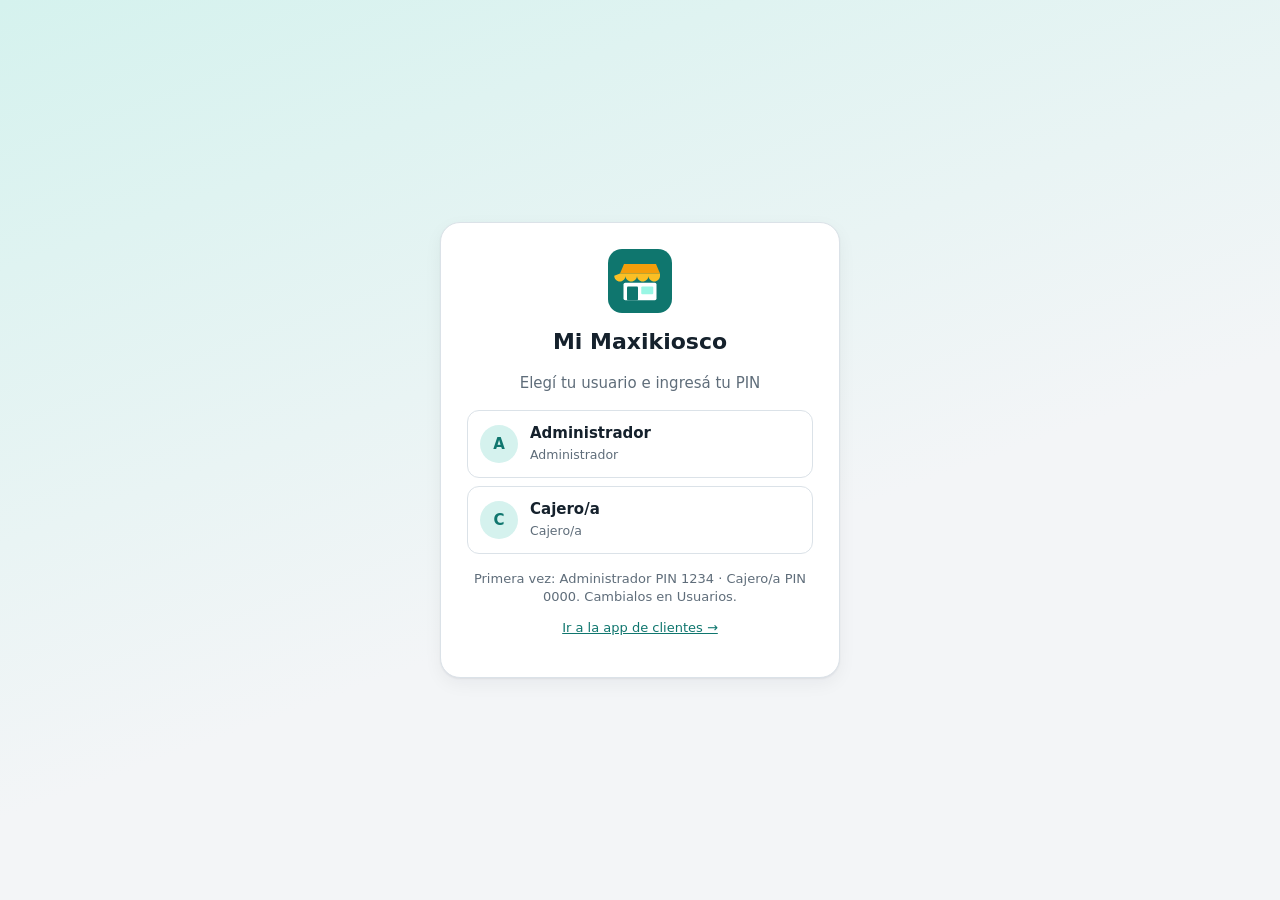
==== index.html @ ef4d473a "App de maxikiosco: panel de gestión y app de clientes Panel (index.html): punto de venta con lector " ====
<!doctype html>
<html lang="es">
<head>
  <meta charset="utf-8">
  <meta name="viewport" content="width=device-width, initial-scale=1, viewport-fit=cover">
  <title>Panel Maxikiosco</title>
  <meta name="description" content="Panel de gestión del maxikiosco: ventas, caja, stock, precios, clientes y reportes.">
  <meta name="theme-color" content="#0f766e">
  <link rel="manifest" href="manifest.json">
  <link rel="icon" href="img/icon.svg" type="image/svg+xml">
  <link rel="apple-touch-icon" href="img/icon-192.png">
  <meta name="apple-mobile-web-app-capable" content="yes">
  <link rel="stylesheet" href="css/app.css">
</head>
<body>
  <div id="login" class="login hidden">
    <div class="login-card">
      <img src="img/icon.svg" alt="" class="login-logo">
      <h1 id="login-negocio">Maxikiosco</h1>
      <p class="muted">Elegí tu usuario e ingresá tu PIN</p>
      <div id="login-users" class="login-users"></div>
      <form id="login-form" class="hidden" autocomplete="off">
        <div class="login-sel" id="login-sel"></div>
        <input id="login-pin" type="password" inputmode="numeric" class="input xl center" placeholder="PIN" maxlength="8" aria-label="PIN">
        <div class="pinpad">
          <button type="button" data-k="1">1</button><button type="button" data-k="2">2</button><button type="button" data-k="3">3</button>
          <button type="button" data-k="4">4</button><button type="button" data-k="5">5</button><button type="button" data-k="6">6</button>
          <button type="button" data-k="7">7</button><button type="button" data-k="8">8</button><button type="button" data-k="9">9</button>
          <button type="button" data-k="del" aria-label="Borrar">⌫</button><button type="button" data-k="0">0</button><button type="button" data-k="ok" class="ok">Entrar</button>
        </div>
        <button type="button" class="btn ghost" id="login-back">← Cambiar usuario</button>
      </form>
      <p class="muted small" id="login-hint"></p>
      <p class="small"><a href="cliente.html">Ir a la app de clientes →</a></p>
    </div>
  </div>

  <div id="app" class="layout hidden">
    <aside class="sidebar" id="sidebar">
      <div class="brand"><img src="img/icon.svg" alt=""><div><b id="brand-name">Mi Maxikiosco</b><small id="brand-suc"></small></div></div>
      <nav class="nav" id="nav" aria-label="Secciones"></nav>
      <div class="side-foot"><div id="side-user"></div><button class="btn sm block" id="btn-logout">Cerrar sesión</button></div>
    </aside>
    <div class="backdrop" id="backdrop"></div>
    <div class="main">
      <header class="topbar">
        <button class="icon-btn menu-btn" id="menu-btn" aria-label="Abrir menú">☰</button>
        <h1 id="title"></h1>
        <span id="net" class="pill"></span>
        <span id="caja-pill" class="pill"></span>
      </header>
      <main id="view" class="view"></main>
    </div>
    <nav class="bottombar" id="bottombar" aria-label="Accesos rápidos">
      <a href="#dashboard">🏠<span>Inicio</span></a>
      <a href="#pos">🛒<span>Vender</span></a>
      <a href="#" id="bb-scan">📷<span>Escanear</span></a>
      <a href="#stock">📦<span>Stock</span></a>
      <a href="#" id="bb-menu">☰<span>Menú</span></a>
    </nav>
  </div>

  <script src="js/kv.js"></script>
  <script src="js/ui.js"></script>
  <script src="js/db.js"></script>
  <script src="js/hardware.js"></script>
  <script src="js/scanner.js"></script>
  <script src="js/app.js"></script>
  <script src="js/modules/caja.js"></script>
  <script src="js/modules/pos.js"></script>
  <script src="js/modules/productos.js"></script>
  <script src="js/modules/stock.js"></script>
  <script src="js/modules/precios.js"></script>
  <script src="js/modules/clientes.js"></script>
  <script src="js/modules/proveedores.js"></script>
  <script src="js/modules/reportes.js"></script>
  <script src="js/modules/varios.js"></script>
  <script src="js/modules/admin.js"></script>
  <script>App.init();</script>
</body>
</html>
---- css/app.css ----
/* ============ Panel Maxikiosco ============ */
:root {
  --bg: #f3f5f7;
  --surface: #ffffff;
  --surface-2: #eef2f5;
  --text: #15212c;
  --muted: #5f6d7a;
  --border: #dbe2e8;
  --primary: #0f766e;
  --primary-2: #0d9488;
  --primary-soft: #d5f2ee;
  --on-primary: #ffffff;
  --danger: #dc2626;
  --danger-soft: #fde4e4;
  --warn: #b45309;
  --warn-soft: #fdf0d5;
  --ok: #15803d;
  --ok-soft: #dcf5e3;
  --info: #1d4ed8;
  --info-soft: #e0e9ff;
  --shadow: 0 1px 2px rgba(16, 24, 32, .06), 0 6px 18px rgba(16, 24, 32, .05);
  --radius: 12px;
}
@media (prefers-color-scheme: dark) {
  :root:not([data-theme="light"]) {
    --bg: #0d1318; --surface: #151d24; --surface-2: #1d2731; --text: #e6edf3; --muted: #93a1ae;
    --border: #2a3641; --primary: #14b8a6; --primary-2: #2dd4bf; --primary-soft: #113a37; --on-primary: #04201d;
    --danger: #f87171; --danger-soft: #3a1717; --warn: #fbbf24; --warn-soft: #3a2c0c; --ok: #4ade80; --ok-soft: #12321e;
    --info: #93b4ff; --info-soft: #172443; --shadow: 0 1px 2px rgba(0,0,0,.4);
  }
}
:root[data-theme="dark"] {
  --bg: #0d1318; --surface: #151d24; --surface-2: #1d2731; --text: #e6edf3; --muted: #93a1ae;
  --border: #2a3641; --primary: #14b8a6; --primary-2: #2dd4bf; --primary-soft: #113a37; --on-primary: #04201d;
  --danger: #f87171; --danger-soft: #3a1717; --warn: #fbbf24; --warn-soft: #3a2c0c; --ok: #4ade80; --ok-soft: #12321e;
  --info: #93b4ff; --info-soft: #172443; --shadow: 0 1px 2px rgba(0,0,0,.4);
}

* { box-sizing: border-box; }
html, body { margin: 0; min-height: 100%; }
body {
  font-family: system-ui, -apple-system, "Segoe UI", Roboto, "Helvetica Neue", sans-serif;
  background: var(--bg); color: var(--text); font-size: 15px; line-height: 1.4;
  -webkit-tap-highlight-color: transparent;
}
button, input, select, textarea { font: inherit; color: inherit; }
a { color: var(--primary); }
h2, h3 { margin: 0; }
h2 { font-size: 18px; }
h3 { font-size: 15px; }
.hidden { display: none !important; }
.muted { color: var(--muted); }
.small { font-size: 13px; }
.right { text-align: right; }
.center { text-align: center; }
.nowrap { white-space: nowrap; }
.mono { font-variant-numeric: tabular-nums; }
.ok-t { color: var(--ok); } .danger-t { color: var(--danger); } .warn-t { color: var(--warn); }

/* ---------- Layout ---------- */
.layout { display: grid; grid-template-columns: 236px 1fr; min-height: 100vh; }
.sidebar {
  background: var(--surface); border-right: 1px solid var(--border);
  display: flex; flex-direction: column; position: sticky; top: 0; height: 100vh; overflow-y: auto;
}
.brand { display: flex; gap: 10px; align-items: center; padding: 16px 14px 10px; }
.brand img { width: 36px; height: 36px; }
.brand b { display: block; font-size: 15px; }
.brand small { color: var(--muted); font-size: 12px; }
.nav { display: flex; flex-direction: column; padding: 6px 8px; gap: 1px; }
.nav a {
  display: flex; gap: 10px; align-items: center; padding: 8px 11px; border-radius: 9px;
  color: var(--text); text-decoration: none; font-size: 14.5px;
}
.nav a:hover { background: var(--surface-2); }
.nav a.active { background: var(--primary); color: var(--on-primary); }
.nav .ico { width: 22px; text-align: center; }
.side-foot { margin-top: auto; padding: 12px; border-top: 1px solid var(--border); font-size: 13px; display: grid; gap: 8px; }
.main { min-width: 0; display: flex; flex-direction: column; }
.topbar {
  display: flex; align-items: center; gap: 8px; padding: 10px 18px; background: var(--surface);
  border-bottom: 1px solid var(--border); position: sticky; top: 0; z-index: 20;
}
.topbar h1 { font-size: 18px; margin: 0; flex: 1; white-space: nowrap; overflow: hidden; text-overflow: ellipsis; }
.menu-btn { display: none; }
.view { padding: 18px; max-width: 1400px; width: 100%; margin: 0 auto; }
.backdrop { display: none; }
.bottombar { display: none; }

@media (max-width: 900px) {
  .layout { grid-template-columns: 1fr; }
  .sidebar { position: fixed; inset: 0 auto 0 0; width: 272px; z-index: 60; transform: translateX(-105%); transition: transform .2s; }
  .sidebar.open { transform: none; box-shadow: 0 0 40px rgba(0,0,0,.25); }
  .backdrop.show { display: block; position: fixed; inset: 0; background: rgba(0,0,0,.35); z-index: 55; }
  .menu-btn { display: inline-flex; }
  .topbar { padding: 8px 12px; padding-top: max(8px, env(safe-area-inset-top)); }
  .view { padding: 12px 12px 90px; }
  .bottombar {
    display: grid; grid-template-columns: repeat(5, 1fr); position: fixed; left: 0; right: 0; bottom: 0; z-index: 40;
    background: var(--surface); border-top: 1px solid var(--border); padding-bottom: env(safe-area-inset-bottom);
  }
  .bottombar a { display: flex; flex-direction: column; align-items: center; gap: 2px; padding: 7px 0 6px; font-size: 20px; text-decoration: none; color: var(--text); }
  .bottombar a span { font-size: 11px; color: var(--muted); }
  .bottombar a.active span { color: var(--primary); font-weight: 600; }
}

/* ---------- Componentes ---------- */
.card { background: var(--surface); border: 1px solid var(--border); border-radius: var(--radius); padding: 14px; box-shadow: var(--shadow); }
.card + .card { margin-top: 14px; }
.card-h { display: flex; align-items: center; gap: 10px; margin-bottom: 10px; flex-wrap: wrap; }
.card-h h2, .card-h h3 { flex: 1; }
.stack > * + * { margin-top: 14px; }
.grid { display: grid; gap: 14px; grid-template-columns: repeat(auto-fit, minmax(260px, 1fr)); }
.grid2 { display: grid; gap: 10px; grid-template-columns: 1fr 1fr; }
.grid3 { display: grid; gap: 10px; grid-template-columns: repeat(3, 1fr); }
.grid5 { display: grid; gap: 8px; grid-template-columns: repeat(5, 1fr); }
@media (max-width: 640px) { .grid3, .grid5 { grid-template-columns: 1fr 1fr; } }
.row { display: flex; gap: 8px; align-items: center; flex-wrap: wrap; }
.row.end { justify-content: flex-end; }
.row > .grow { flex: 1; min-width: 140px; }
.mt { margin-top: 12px; }
.mb { margin-bottom: 12px; }

.btn {
  display: inline-flex; align-items: center; justify-content: center; gap: 6px;
  border: 1px solid var(--border); background: var(--surface); padding: 8px 14px; border-radius: 10px;
  cursor: pointer; font-weight: 500; text-decoration: none; color: var(--text); min-height: 38px; white-space: nowrap;
}
.btn:hover { background: var(--surface-2); }
.btn:active { transform: translateY(1px); }
.btn:disabled { opacity: .5; cursor: not-allowed; }
.btn.primary { background: var(--primary); border-color: var(--primary); color: var(--on-primary); }
.btn.primary:hover { background: var(--primary-2); }
.btn.danger { background: var(--danger); border-color: var(--danger); color: #fff; }
.btn.ghost { background: transparent; border-color: transparent; }
.btn.ghost:hover { background: var(--surface-2); }
.btn.sm { padding: 4px 10px; min-height: 30px; font-size: 13px; border-radius: 8px; }
.btn.lg { padding: 10px 18px; min-height: 46px; font-size: 16px; }
.btn.xl { padding: 14px 20px; min-height: 58px; font-size: 20px; font-weight: 700; }
.btn.block { width: 100%; }
.icon-btn { border: 0; background: transparent; font-size: 20px; padding: 6px 9px; border-radius: 8px; cursor: pointer; }
.icon-btn:hover { background: var(--surface-2); }

.input, .form input:not([type=checkbox]):not([type=radio]):not([type=file]), .form select, .form textarea, select.input, textarea.input {
  width: 100%; padding: 9px 11px; border: 1px solid var(--border); border-radius: 10px; background: var(--surface);
  min-height: 40px; outline: none;
}
.input:focus, .form input:focus, .form select:focus, .form textarea:focus { border-color: var(--primary); box-shadow: 0 0 0 3px var(--primary-soft); }
.input.lg { font-size: 17px; min-height: 48px; }
.input.xl { font-size: 26px; min-height: 58px; font-weight: 700; }
.lbl, .form label > span { display: block; font-size: 12.5px; color: var(--muted); margin: 0 0 4px; font-weight: 500; }
.form label { display: block; }
.form .grid2, .form .grid3, .form .grid5 { margin-bottom: 10px; }
.form > label, .form > .field { margin-bottom: 10px; }
.check { display: flex !important; align-items: center; gap: 8px; cursor: pointer; padding: 6px 0; }
.check input { width: 18px; height: 18px; accent-color: var(--primary); }
.field-inline { display: flex; gap: 6px; }
.field-inline > :first-child { flex: 1; }

.table-wrap { overflow-x: auto; border: 1px solid var(--border); border-radius: 10px; }
.table { width: 100%; border-collapse: collapse; font-size: 14px; }
.table th, .table td { padding: 8px 10px; border-bottom: 1px solid var(--border); text-align: left; vertical-align: middle; }
.table th { background: var(--surface-2); font-weight: 600; font-size: 12.5px; color: var(--muted); position: sticky; top: 0; white-space: nowrap; }
.table tr:last-child td { border-bottom: 0; }
.table td.num, .table th.num { text-align: right; font-variant-numeric: tabular-nums; white-space: nowrap; }
.table tbody tr.click { cursor: pointer; }
.table tbody tr.click:hover { background: var(--surface-2); }
.table input.input { min-height: 34px; padding: 5px 8px; }

.badge { display: inline-block; padding: 2px 8px; border-radius: 99px; font-size: 12px; font-weight: 600; background: var(--surface-2); color: var(--muted); white-space: nowrap; }
.badge.ok { background: var(--ok-soft); color: var(--ok); }
.badge.warn { background: var(--warn-soft); color: var(--warn); }
.badge.danger { background: var(--danger-soft); color: var(--danger); }
.badge.info { background: var(--info-soft); color: var(--info); }
.pill { font-size: 12px; padding: 4px 9px; border-radius: 99px; background: var(--surface-2); white-space: nowrap; }
.pill.ok { background: var(--ok-soft); color: var(--ok); }
.pill.warn { background: var(--warn-soft); color: var(--warn); }
.pill.danger { background: var(--danger-soft); color: var(--danger); }
.banner { padding: 10px 14px; border-radius: 10px; margin-bottom: 12px; line-height: 1.6; }
.banner .btn { margin-left: 8px; vertical-align: middle; }
.banner.warn { background: var(--warn-soft); color: var(--warn); }
.banner.info { background: var(--info-soft); color: var(--info); }
.banner.danger { background: var(--danger-soft); color: var(--danger); }
.banner.ok { background: var(--ok-soft); color: var(--ok); }
.empty { padding: 28px 12px; text-align: center; color: var(--muted); }

.tabs { display: flex; gap: 4px; overflow-x: auto; border-bottom: 1px solid var(--border); margin-bottom: 14px; scrollbar-width: none; }
.tabs button { border: 0; background: transparent; padding: 9px 13px; cursor: pointer; border-bottom: 2px solid transparent; white-space: nowrap; color: var(--muted); font-weight: 500; }
.tabs button.active { color: var(--primary); border-bottom-color: var(--primary); }
.toolbar { display: flex; gap: 8px; flex-wrap: wrap; align-items: center; margin-bottom: 12px; }
.toolbar .grow { flex: 1; min-width: 180px; }

.kpis { display: grid; gap: 12px; grid-template-columns: repeat(auto-fit, minmax(170px, 1fr)); margin-bottom: 14px; }
.kpi { background: var(--surface); border: 1px solid var(--border); border-radius: var(--radius); padding: 14px; box-shadow: var(--shadow); }
.kpi small { color: var(--muted); display: block; font-size: 12.5px; }
.kpi b { font-size: 22px; display: block; margin-top: 2px; font-variant-numeric: tabular-nums; }
.kpi .sub { font-size: 12px; color: var(--muted); }
.kpi.warn b { color: var(--warn); } .kpi.danger b { color: var(--danger); } .kpi.ok b { color: var(--ok); }

.actions-grid { display: grid; grid-template-columns: repeat(auto-fit, minmax(130px, 1fr)); gap: 10px; }
.action { display: flex; flex-direction: column; gap: 6px; align-items: center; justify-content: center; padding: 16px 8px; border-radius: 12px; border: 1px solid var(--border); background: var(--surface-2); text-decoration: none; color: var(--text); cursor: pointer; font-weight: 500; text-align: center; }
.action span { font-size: 26px; }
.action:hover { border-color: var(--primary); }

.bars { display: grid; gap: 6px; }
.bar-row { display: grid; grid-template-columns: minmax(80px, 34%) 1fr auto; gap: 8px; align-items: center; font-size: 13px; }
.bar-l { overflow: hidden; text-overflow: ellipsis; white-space: nowrap; }
.bar-t { height: 10px; background: var(--surface-2); border-radius: 99px; overflow: hidden; }
.bar-t span { display: block; height: 100%; background: var(--primary); border-radius: 99px; }
.bar-v { font-variant-numeric: tabular-nums; }
.vbars { display: flex; align-items: flex-end; gap: 6px; height: 160px; padding-top: 10px; }
.vbar { flex: 1; display: flex; flex-direction: column; align-items: center; gap: 4px; height: 100%; justify-content: flex-end; min-width: 0; }
.vbar i { display: block; width: 100%; max-width: 38px; background: var(--primary); border-radius: 6px 6px 2px 2px; min-height: 2px; }
.vbar small { font-size: 11px; color: var(--muted); white-space: nowrap; }

/* ---------- Modal / toasts ---------- */
.modal-back { position: fixed; inset: 0; background: rgba(5, 12, 18, .5); z-index: 100; display: flex; align-items: center; justify-content: center; padding: 16px; }
.modal { background: var(--surface); border-radius: 16px; width: 100%; max-width: 520px; max-height: calc(100vh - 32px); display: flex; flex-direction: column; box-shadow: 0 20px 60px rgba(0,0,0,.3); }
.modal.wide { max-width: 860px; }
.modal.xwide { max-width: 1100px; }
.modal > header { display: flex; align-items: center; padding: 14px 16px; border-bottom: 1px solid var(--border); }
.modal > header h2 { flex: 1; font-size: 17px; }
.modal-body { padding: 16px; overflow-y: auto; }
.modal > footer { display: flex; gap: 8px; justify-content: flex-end; padding: 12px 16px; border-top: 1px solid var(--border); flex-wrap: wrap; }
@media (max-width: 640px) {
  .modal-back { padding: 0; align-items: flex-end; }
  .modal, .modal.wide, .modal.xwide { max-width: none; border-radius: 16px 16px 0 0; max-height: 94vh; }
  .modal > footer { padding-bottom: max(12px, env(safe-area-inset-bottom)); }
  .modal > footer .btn { flex: 1; }
}
.toasts { position: fixed; top: 14px; left: 50%; transform: translateX(-50%); z-index: 200; display: grid; gap: 8px; width: min(420px, calc(100vw - 24px)); pointer-events: none; }
.toast { background: var(--text); color: var(--bg); padding: 11px 14px; border-radius: 10px; box-shadow: var(--shadow); font-size: 14px; transition: opacity .3s, transform .3s; }
.toast.ok { background: var(--ok); color: #fff; }
.toast.error { background: var(--danger); color: #fff; }
.toast.warn { background: #b45309; color: #fff; }
.toast.out { opacity: 0; transform: translateY(-8px); }

/* ---------- Login ---------- */
.login { min-height: 100vh; display: flex; align-items: center; justify-content: center; padding: 20px; background: linear-gradient(160deg, var(--primary-soft), var(--bg) 60%); }
.login-card { background: var(--surface); border-radius: 20px; padding: 26px; width: 100%; max-width: 400px; box-shadow: var(--shadow); text-align: center; border: 1px solid var(--border); }
.login-logo { width: 64px; height: 64px; }
.login-card h1 { font-size: 22px; margin: 8px 0 2px; }
.login-users { display: grid; gap: 8px; margin: 16px 0; }
.login-users button { display: flex; align-items: center; gap: 12px; padding: 12px; border: 1px solid var(--border); border-radius: 12px; background: var(--surface); cursor: pointer; text-align: left; }
.login-users button:hover { border-color: var(--primary); }
.avatar { width: 38px; height: 38px; border-radius: 50%; background: var(--primary-soft); color: var(--primary); display: inline-flex; align-items: center; justify-content: center; font-weight: 700; flex: none; }
.login-sel { display: flex; align-items: center; gap: 10px; justify-content: center; margin: 14px 0; font-weight: 600; }
.pinpad { display: grid; grid-template-columns: repeat(3, 1fr); gap: 8px; margin: 12px 0; }
.pinpad button { padding: 14px; font-size: 20px; border-radius: 12px; border: 1px solid var(--border); background: var(--surface-2); cursor: pointer; font-weight: 600; }
.pinpad button.ok { background: var(--primary); color: var(--on-primary); border-color: var(--primary); }

/* ---------- POS ---------- */
.pos { display: grid; grid-template-columns: 1fr 340px; gap: 14px; align-items: start; }
.pos-side { position: sticky; top: 70px; }
.pos-search { position: relative; z-index: 5; }
.search-row { display: flex; gap: 8px; }
.search-row .input { flex: 1; }
.sugg { position: absolute; left: 0; right: 0; top: calc(100% + 4px); background: var(--surface); border: 1px solid var(--border); border-radius: 12px; box-shadow: 0 12px 30px rgba(0,0,0,.15); max-height: 360px; overflow-y: auto; }
.sugg button { display: grid; grid-template-columns: 1fr auto; gap: 2px 10px; width: 100%; text-align: left; border: 0; border-bottom: 1px solid var(--border); background: transparent; padding: 9px 12px; cursor: pointer; }
.sugg button.sel, .sugg button:hover { background: var(--primary-soft); }
.sugg small { color: var(--muted); grid-column: 1; }
.sugg b { grid-row: span 2; align-self: center; }
.pos-cart-card { margin-top: 14px; padding: 0; overflow: hidden; }
.cart-row { display: grid; grid-template-columns: 1fr auto 110px 34px; gap: 10px; align-items: center; padding: 9px 12px; border-bottom: 1px solid var(--border); }
.cart-row:last-child { border-bottom: 0; }
.cart-row.flash { animation: flash .6s; }
@keyframes flash { from { background: var(--primary-soft); } to { background: transparent; } }
.cr-name b { display: block; font-weight: 600; }
.cr-name small { color: var(--muted); }
.cr-sub { text-align: right; font-weight: 700; font-variant-numeric: tabular-nums; }
.qty { display: flex; align-items: center; border: 1px solid var(--border); border-radius: 10px; overflow: hidden; }
.qty button { border: 0; background: var(--surface-2); width: 34px; height: 34px; cursor: pointer; font-size: 18px; }
.qty input { width: 58px; border: 0; text-align: center; height: 34px; background: transparent; outline: none; font-weight: 600; }
.cart-empty { padding: 40px 16px; text-align: center; color: var(--muted); }
.cart-empty span { font-size: 40px; display: block; }
.totals { margin: 14px 0; display: grid; gap: 4px; }
.totals div { display: flex; justify-content: space-between; }
.totals .big { font-size: 30px; font-weight: 800; font-variant-numeric: tabular-nums; padding-top: 6px; border-top: 1px dashed var(--border); margin-top: 4px; }
.last-sale { margin-top: 10px; font-size: 13px; color: var(--muted); }
.quick { display: grid; grid-template-columns: repeat(auto-fill, minmax(118px, 1fr)); gap: 8px; }
.quick button { border: 1px solid var(--border); background: var(--surface-2); border-radius: 10px; padding: 9px 6px; cursor: pointer; display: flex; flex-direction: column; align-items: center; gap: 2px; font-size: 13px; text-align: center; min-height: 82px; }
.quick button span { font-size: 22px; }
.quick button b { font-size: 13px; }
.quick button:hover { border-color: var(--primary); }
.pos-mobilebar { display: none; }
@media (max-width: 900px) {
  .pos { grid-template-columns: 1fr; }
  .pos-side { position: static; }
  .cart-row { grid-template-columns: 1fr auto; }
  .cart-row .cr-sub { grid-column: 1; text-align: left; }
  .cart-row [data-del] { grid-column: 2; grid-row: 2; justify-self: end; }
  .pos-mobilebar {
    display: flex; position: fixed; left: 0; right: 0; bottom: calc(56px + env(safe-area-inset-bottom)); z-index: 30;
    background: var(--surface); border-top: 1px solid var(--border); padding: 8px 12px; gap: 12px; align-items: center;
  }
  .pos-mobilebar div { flex: 1; }
  .pos-mobilebar small { display: block; color: var(--muted); font-size: 12px; }
  .pos-mobilebar b { font-size: 22px; }
  .view-pos { padding-bottom: 150px; }
}

/* Checkout */
.co-total { text-align: center; margin-bottom: 12px; }
.co-total small { color: var(--muted); }
.co-total #co-tot { font-size: 38px; font-weight: 800; font-variant-numeric: tabular-nums; }
.co-total #co-tot small { display: block; font-size: 15px; color: var(--warn); font-weight: 600; }
.medios { display: grid; grid-template-columns: repeat(3, 1fr); gap: 8px; margin-bottom: 14px; }
.medio { border: 2px solid var(--border); background: var(--surface); border-radius: 12px; padding: 10px 4px; cursor: pointer; display: flex; flex-direction: column; align-items: center; gap: 2px; font-size: 13px; font-weight: 600; }
.medio span { font-size: 22px; }
.medio.sel { border-color: var(--primary); background: var(--primary-soft); }
.bills { display: flex; gap: 6px; flex-wrap: wrap; margin: 8px 0; }
.vuelto { font-size: 22px; text-align: center; padding: 10px; border-radius: 10px; background: var(--ok-soft); color: var(--ok); margin-top: 8px; }
.vuelto.neg { background: var(--warn-soft); color: var(--warn); }
.pagos-list { display: grid; gap: 4px; margin-bottom: 10px; }
.pagos-list div { display: flex; justify-content: space-between; align-items: center; background: var(--surface-2); padding: 6px 10px; border-radius: 8px; }
.qr-box { display: flex; justify-content: center; padding: 10px; background: #fff; border-radius: 10px; width: max-content; margin: 8px auto; }

/* Scanner */
.scan-wrap { position: relative; background: #000; border-radius: 12px; overflow: hidden; min-height: 240px; }
#scan-reader { width: 100%; }
#scan-reader video { width: 100% !important; display: block; }
#scan-reader img[alt="Info icon"], #scan-reader__dashboard_section_csr span:first-child { display: none !important; }
.scan-last { margin-top: 8px; font-size: 14px; }
.scan-last .ok-line { background: var(--ok-soft); color: var(--ok); padding: 8px 10px; border-radius: 8px; }
.scan-last .bad-line { background: var(--danger-soft); color: var(--danger); padding: 8px 10px; border-radius: 8px; }

.prod-card { display: flex; gap: 14px; align-items: center; }
.prod-card .emo { font-size: 44px; width: 64px; height: 64px; display: flex; align-items: center; justify-content: center; background: var(--surface-2); border-radius: 14px; flex: none; }
.prod-card .price { font-size: 26px; font-weight: 800; }
.counter-big { font-size: 34px; font-weight: 800; text-align: center; }
.list-plain { list-style: none; padding: 0; margin: 0; }
.list-plain li { padding: 8px 0; border-bottom: 1px solid var(--border); display: flex; gap: 8px; justify-content: space-between; align-items: center; }
.list-plain li:last-child { border-bottom: 0; }
.denoms { display: grid; grid-template-columns: repeat(auto-fill, minmax(150px, 1fr)); gap: 6px 10px; }
.denoms label { display: grid !important; grid-template-columns: 70px 1fr; align-items: center; gap: 6px; }
.denoms label > span { margin: 0 !important; text-align: right; font-size: 13px !important; }
.disabled-box { opacity: .6; pointer-events: none; filter: grayscale(.4); }
.kbd { font-family: ui-monospace, monospace; background: var(--surface-2); border: 1px solid var(--border); border-bottom-width: 2px; border-radius: 6px; padding: 1px 6px; font-size: 12px; }
@media (max-width: 520px) {
  #net { font-size: 0; padding: 5px; }
  #net::before { content: ''; }
}
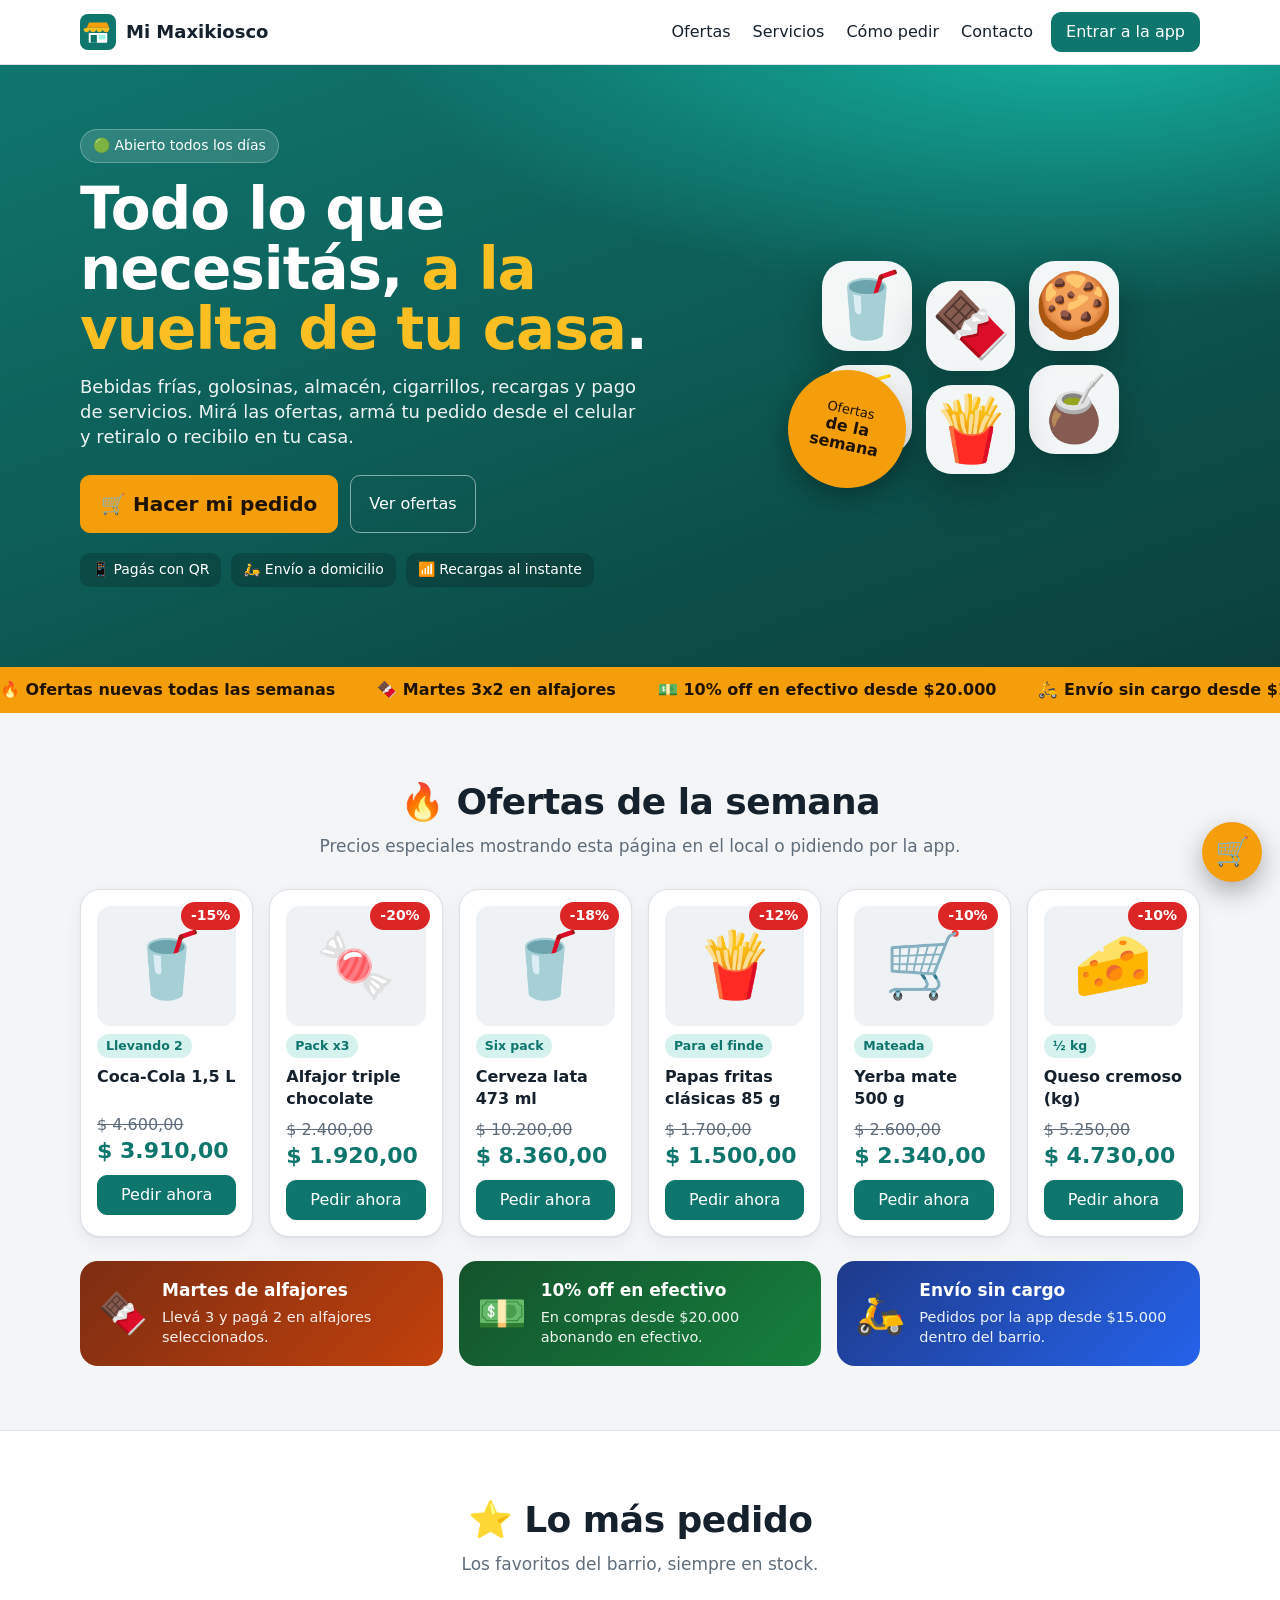
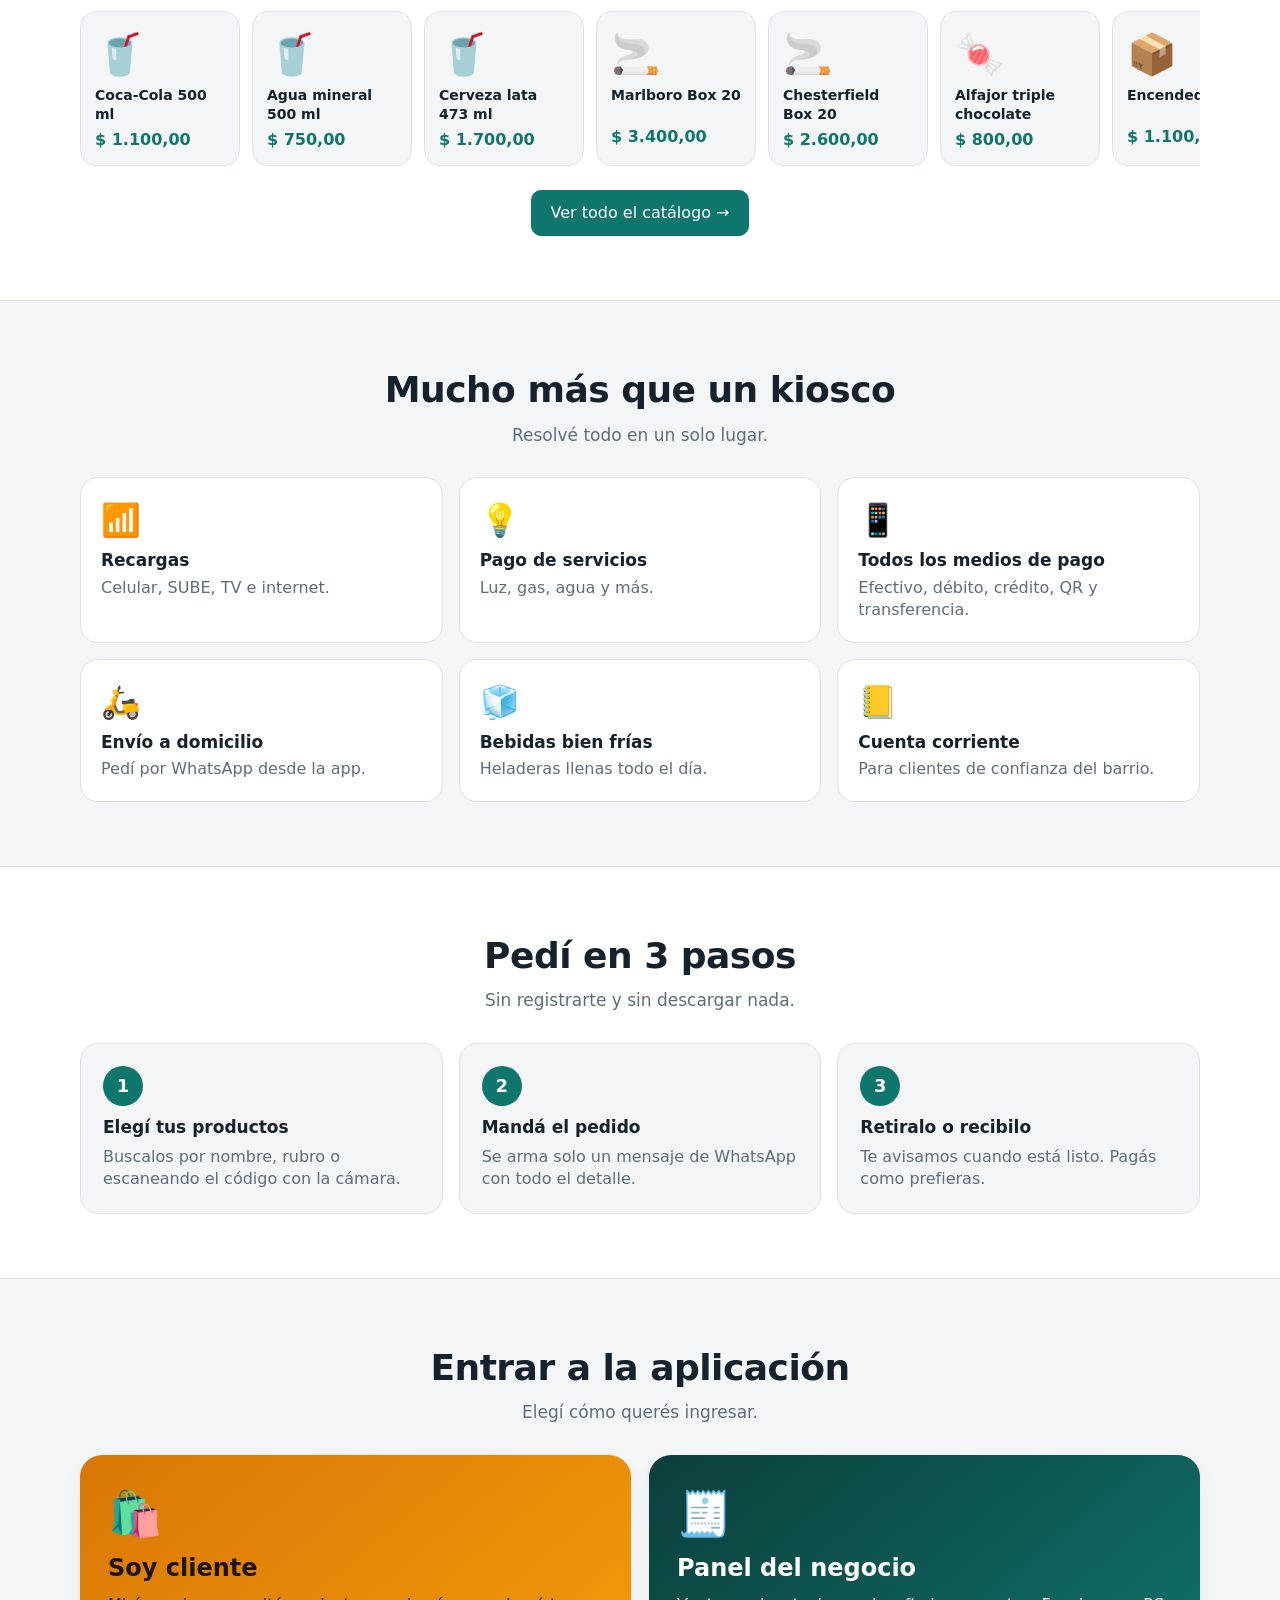
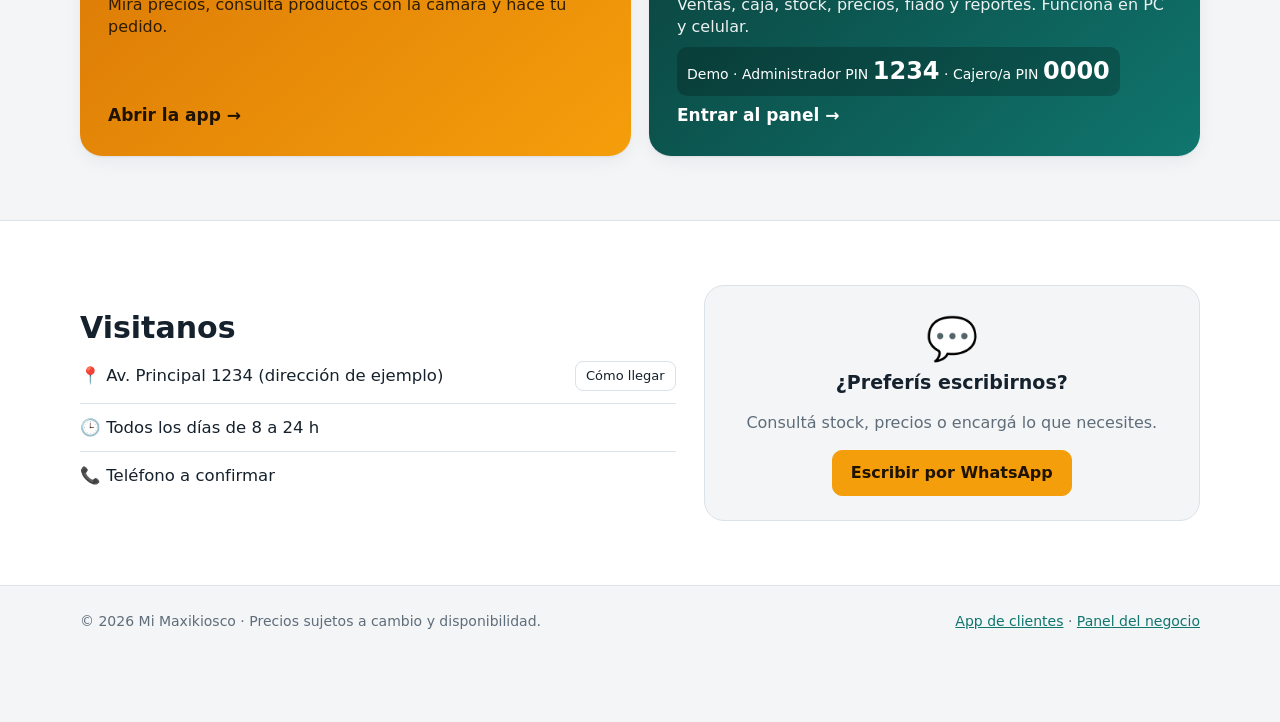
==== commit 531a9349: "Demo: landing page, ticket simulado y ventanas flotantes - Nueva landing (index.html) con ofertas, s" ====
--- a/index.html
+++ b/index.html
@@ -3,79 +3,142 @@
 <head>
   <meta charset="utf-8">
   <meta name="viewport" content="width=device-width, initial-scale=1, viewport-fit=cover">
-  <title>Panel Maxikiosco</title>
-  <meta name="description" content="Panel de gestión del maxikiosco: ventas, caja, stock, precios, clientes y reportes.">
-  <meta name="theme-color" content="#0f766e">
-  <link rel="manifest" href="manifest.json">
+  <title>Maxikiosco · Ofertas y pedidos online</title>
+  <meta name="description" content="Tu maxikiosco de barrio: ofertas de la semana, recargas, pago de servicios y pedidos por WhatsApp desde el celular.">
+  <meta name="theme-color" content="#0b5f58">
   <link rel="icon" href="img/icon.svg" type="image/svg+xml">
   <link rel="apple-touch-icon" href="img/icon-192.png">
-  <meta name="apple-mobile-web-app-capable" content="yes">
   <link rel="stylesheet" href="css/app.css">
+  <link rel="stylesheet" href="css/landing.css">
 </head>
-<body>
-  <div id="login" class="login hidden">
-    <div class="login-card">
-      <img src="img/icon.svg" alt="" class="login-logo">
-      <h1 id="login-negocio">Maxikiosco</h1>
-      <p class="muted">Elegí tu usuario e ingresá tu PIN</p>
-      <div id="login-users" class="login-users"></div>
-      <form id="login-form" class="hidden" autocomplete="off">
-        <div class="login-sel" id="login-sel"></div>
-        <input id="login-pin" type="password" inputmode="numeric" class="input xl center" placeholder="PIN" maxlength="8" aria-label="PIN">
-        <div class="pinpad">
-          <button type="button" data-k="1">1</button><button type="button" data-k="2">2</button><button type="button" data-k="3">3</button>
-          <button type="button" data-k="4">4</button><button type="button" data-k="5">5</button><button type="button" data-k="6">6</button>
-          <button type="button" data-k="7">7</button><button type="button" data-k="8">8</button><button type="button" data-k="9">9</button>
-          <button type="button" data-k="del" aria-label="Borrar">⌫</button><button type="button" data-k="0">0</button><button type="button" data-k="ok" class="ok">Entrar</button>
+<body class="lp">
+  <header class="lp-nav" id="top">
+    <div class="lp-in">
+      <a class="lp-brand" href="#top"><img src="img/icon.svg" alt=""><span data-n="nombre">Mi Maxikiosco</span></a>
+      <nav class="lp-links" aria-label="Secciones">
+        <a href="#ofertas">Ofertas</a><a href="#servicios">Servicios</a><a href="#como">Cómo pedir</a><a href="#contacto">Contacto</a>
+      </nav>
+      <button class="btn primary" data-entrar>Entrar a la app</button>
+    </div>
+  </header>
+
+  <section class="lp-hero">
+    <div class="lp-in lp-hero-grid">
+      <div>
+        <span class="lp-pill" id="lp-abierto">🟢 Abierto todos los días</span>
+        <h1>Todo lo que necesitás, <em>a la vuelta de tu casa</em>.</h1>
+        <p class="lp-lead">Bebidas frías, golosinas, almacén, cigarrillos, recargas y pago de servicios. Mirá las ofertas, armá tu pedido desde el celular y retiralo o recibilo en tu casa.</p>
+        <div class="lp-cta">
+          <a class="btn xl lp-amber" href="cliente.html">🛒 Hacer mi pedido</a>
+          <a class="btn lg lp-ghost" href="#ofertas">Ver ofertas</a>
         </div>
-        <button type="button" class="btn ghost" id="login-back">← Cambiar usuario</button>
-      </form>
-      <p class="muted small" id="login-hint"></p>
-      <p class="small"><a href="cliente.html">Ir a la app de clientes →</a></p>
+        <ul class="lp-badges"><li>📱 Pagás con QR</li><li>🛵 Envío a domicilio</li><li>📶 Recargas al instante</li></ul>
+      </div>
+      <div class="lp-collage" aria-hidden="true">
+        <div class="tile t1">🥤</div><div class="tile t2">🍫</div><div class="tile t3">🍪</div>
+        <div class="tile t4">🧃</div><div class="tile t5">🍟</div><div class="tile t6">🧉</div>
+        <div class="sticker">Ofertas<br><b>de la semana</b></div>
+      </div>
     </div>
+  </section>
+
+  <div class="lp-ticker" aria-label="Promociones">
+    <div class="lp-track" id="lp-track"></div>
   </div>
 
-  <div id="app" class="layout hidden">
-    <aside class="sidebar" id="sidebar">
-      <div class="brand"><img src="img/icon.svg" alt=""><div><b id="brand-name">Mi Maxikiosco</b><small id="brand-suc"></small></div></div>
-      <nav class="nav" id="nav" aria-label="Secciones"></nav>
-      <div class="side-foot"><div id="side-user"></div><button class="btn sm block" id="btn-logout">Cerrar sesión</button></div>
-    </aside>
-    <div class="backdrop" id="backdrop"></div>
-    <div class="main">
-      <header class="topbar">
-        <button class="icon-btn menu-btn" id="menu-btn" aria-label="Abrir menú">☰</button>
-        <h1 id="title"></h1>
-        <span id="net" class="pill"></span>
-        <span id="caja-pill" class="pill"></span>
-      </header>
-      <main id="view" class="view"></main>
-    </div>
-    <nav class="bottombar" id="bottombar" aria-label="Accesos rápidos">
-      <a href="#dashboard">🏠<span>Inicio</span></a>
-      <a href="#pos">🛒<span>Vender</span></a>
-      <a href="#" id="bb-scan">📷<span>Escanear</span></a>
-      <a href="#stock">📦<span>Stock</span></a>
-      <a href="#" id="bb-menu">☰<span>Menú</span></a>
-    </nav>
-  </div>
+  <main>
+    <section class="lp-sec" id="ofertas">
+      <div class="lp-in">
+        <div class="lp-head"><h2>🔥 Ofertas de la semana</h2><p>Precios especiales mostrando esta página en el local o pidiendo por la app.</p></div>
+        <div class="lp-ofertas" id="lp-ofertas"></div>
+        <div class="lp-promos">
+          <div class="promo p1"><span>🍫</span><div><b>Martes de alfajores</b><p>Llevá 3 y pagá 2 en alfajores seleccionados.</p></div></div>
+          <div class="promo p2"><span>💵</span><div><b>10% off en efectivo</b><p>En compras desde $20.000 abonando en efectivo.</p></div></div>
+          <div class="promo p3"><span>🛵</span><div><b>Envío sin cargo</b><p>Pedidos por la app desde $15.000 dentro del barrio.</p></div></div>
+        </div>
+      </div>
+    </section>
+
+    <section class="lp-sec alt">
+      <div class="lp-in">
+        <div class="lp-head"><h2>⭐ Lo más pedido</h2><p>Los favoritos del barrio, siempre en stock.</p></div>
+        <div class="lp-row" id="lp-top"></div>
+        <div class="center mt"><a class="btn lg primary" href="cliente.html">Ver todo el catálogo →</a></div>
+      </div>
+    </section>
+
+    <section class="lp-sec" id="servicios">
+      <div class="lp-in">
+        <div class="lp-head"><h2>Mucho más que un kiosco</h2><p>Resolvé todo en un solo lugar.</p></div>
+        <div class="lp-serv">
+          <div><span>📶</span><b>Recargas</b><p>Celular, SUBE, TV e internet.</p></div>
+          <div><span>💡</span><b>Pago de servicios</b><p>Luz, gas, agua y más.</p></div>
+          <div><span>📱</span><b>Todos los medios de pago</b><p>Efectivo, débito, crédito, QR y transferencia.</p></div>
+          <div><span>🛵</span><b>Envío a domicilio</b><p>Pedí por WhatsApp desde la app.</p></div>
+          <div><span>🧊</span><b>Bebidas bien frías</b><p>Heladeras llenas todo el día.</p></div>
+          <div><span>📒</span><b>Cuenta corriente</b><p>Para clientes de confianza del barrio.</p></div>
+        </div>
+      </div>
+    </section>
+
+    <section class="lp-sec alt" id="como">
+      <div class="lp-in">
+        <div class="lp-head"><h2>Pedí en 3 pasos</h2><p>Sin registrarte y sin descargar nada.</p></div>
+        <ol class="lp-steps">
+          <li><span>1</span><b>Elegí tus productos</b><p>Buscalos por nombre, rubro o escaneando el código con la cámara.</p></li>
+          <li><span>2</span><b>Mandá el pedido</b><p>Se arma solo un mensaje de WhatsApp con todo el detalle.</p></li>
+          <li><span>3</span><b>Retiralo o recibilo</b><p>Te avisamos cuando está listo. Pagás como prefieras.</p></li>
+        </ol>
+      </div>
+    </section>
+
+    <section class="lp-sec" id="app">
+      <div class="lp-in">
+        <div class="lp-head"><h2>Entrar a la aplicación</h2><p>Elegí cómo querés ingresar.</p></div>
+        <div class="lp-access">
+          <a class="acc acc-cli" href="cliente.html">
+            <span class="ic">🛍️</span><b>Soy cliente</b>
+            <p>Mirá precios, consultá productos con la cámara y hacé tu pedido.</p>
+            <span class="go">Abrir la app →</span>
+          </a>
+          <a class="acc acc-pan" href="panel.html">
+            <span class="ic">🧾</span><b>Panel del negocio</b>
+            <p>Ventas, caja, stock, precios, fiado y reportes. Funciona en PC y celular.</p>
+            <span class="demo">Demo · Administrador PIN <b>1234</b> · Cajero/a PIN <b>0000</b></span>
+            <span class="go">Entrar al panel →</span>
+          </a>
+        </div>
+      </div>
+    </section>
+
+    <section class="lp-sec alt" id="contacto">
+      <div class="lp-in lp-contact">
+        <div>
+          <h2>Visitanos</h2>
+          <ul class="list-plain mt">
+            <li><span>📍 <span data-n="direccion">Av. Principal 1234 (dirección de ejemplo)</span></span><a class="btn sm" id="lp-map" target="_blank" rel="noopener" href="#">Cómo llegar</a></li>
+            <li><span>🕒 <span data-n="horario">Todos los días de 8 a 24 h</span></span></li>
+            <li><span>📞 <span data-n="telefono">Teléfono a confirmar</span></span></li>
+          </ul>
+        </div>
+        <div class="lp-wa">
+          <span>💬</span><b>¿Preferís escribirnos?</b><p>Consultá stock, precios o encargá lo que necesites.</p>
+          <a class="btn lg lp-amber" id="lp-wa" href="cliente.html" target="_blank" rel="noopener">Escribir por WhatsApp</a>
+        </div>
+      </div>
+    </section>
+  </main>
+
+  <footer class="lp-foot">
+    <div class="lp-in"><span>© <span id="lp-year"></span> <span data-n="nombre">Mi Maxikiosco</span> · Precios sujetos a cambio y disponibilidad.</span>
+      <span><a href="cliente.html">App de clientes</a> · <a href="panel.html">Panel del negocio</a></span></div>
+  </footer>
+
+  <a class="lp-float" href="cliente.html" aria-label="Hacer pedido">🛒</a>
 
   <script src="js/kv.js"></script>
   <script src="js/ui.js"></script>
-  <script src="js/db.js"></script>
-  <script src="js/hardware.js"></script>
-  <script src="js/scanner.js"></script>
-  <script src="js/app.js"></script>
-  <script src="js/modules/caja.js"></script>
-  <script src="js/modules/pos.js"></script>
-  <script src="js/modules/productos.js"></script>
-  <script src="js/modules/stock.js"></script>
-  <script src="js/modules/precios.js"></script>
-  <script src="js/modules/clientes.js"></script>
-  <script src="js/modules/proveedores.js"></script>
-  <script src="js/modules/reportes.js"></script>
-  <script src="js/modules/varios.js"></script>
-  <script src="js/modules/admin.js"></script>
-  <script>App.init();</script>
+  <script src="js/catalogo.js"></script>
+  <script src="js/landing.js"></script>
 </body>
 </html>
--- a/css/app.css
+++ b/css/app.css
@@ -340,3 +340,46 @@
   #net { font-size: 0; padding: 5px; }
   #net::before { content: ''; }
 }
+
+/* ---------- Ventanas flotantes en lugar de desplegables ---------- */
+.pick-native { position: absolute !important; opacity: 0 !important; pointer-events: none !important; width: 1px !important; height: 1px !important; min-height: 0 !important; padding: 0 !important; border: 0 !important; }
+.pick-btn {
+  display: flex; align-items: center; justify-content: space-between; gap: 8px; width: 100%; min-height: 40px; padding: 8px 11px;
+  border: 1px solid var(--border); border-radius: 10px; background: var(--surface); cursor: pointer; text-align: left;
+}
+.pick-btn span { overflow: hidden; text-overflow: ellipsis; white-space: nowrap; }
+.pick-btn i { font-style: normal; color: var(--muted); }
+.pick-btn:hover { border-color: var(--primary); }
+.pick-btn:disabled { opacity: .55; cursor: not-allowed; }
+.pick-btn.lg { min-height: 48px; font-size: 17px; }
+.toolbar .pick-btn[style*="auto"] { width: auto !important; min-width: 150px; }
+.modal.pick { max-width: 420px; }
+.pick-list { display: grid; gap: 6px; }
+.pick-opt { display: flex; justify-content: space-between; align-items: center; gap: 10px; padding: 12px 14px; border: 1px solid var(--border); border-radius: 12px; background: var(--surface); cursor: pointer; text-align: left; font-size: 15px; }
+.pick-opt:hover, .pick-opt:focus { border-color: var(--primary); outline: none; }
+.pick-opt.on { background: var(--primary-soft); border-color: var(--primary); font-weight: 600; }
+.pick-opt b { color: var(--primary); }
+
+/* ---------- Ticket simulado (papel térmico 80 mm) ---------- */
+.modal.ticket { max-width: 400px; }
+.modal.ticket .modal-body { background: var(--surface-2); }
+.tk-paper {
+  --paper: #fffdf6;
+  background: var(--paper); color: #161616; width: 302px; max-width: 100%; margin: 6px auto 14px; padding: 20px 16px 22px;
+  font-family: ui-monospace, "SFMono-Regular", Menlo, Consolas, "Liberation Mono", monospace; font-size: 12.5px; line-height: 1.45;
+  position: relative; box-shadow: 0 8px 22px rgba(0,0,0,.18);
+  -webkit-mask: conic-gradient(from -45deg at bottom, #0000, #000 1deg 89deg, #0000 90deg) bottom / 12px 51% repeat-x,
+                conic-gradient(from 135deg at top, #0000, #000 1deg 89deg, #0000 90deg) top / 12px 51% repeat-x;
+          mask: conic-gradient(from -45deg at bottom, #0000, #000 1deg 89deg, #0000 90deg) bottom / 12px 51% repeat-x,
+                conic-gradient(from 135deg at top, #0000, #000 1deg 89deg, #0000 90deg) top / 12px 51% repeat-x;
+}
+.tk-paper .lr { display: flex; justify-content: space-between; gap: 10px; }
+.tk-paper .lr span:last-child { white-space: nowrap; }
+.tk-paper .lr.big { font-size: 16px; font-weight: 800; margin: 4px 0; }
+.tk-paper .c { text-align: center; }
+.tk-paper .c.b { font-weight: 800; font-size: 14.5px; letter-spacing: .5px; }
+.tk-paper hr { border: 0; border-top: 1px dashed #777; margin: 7px 0; }
+.tk-bars { display: flex; justify-content: center; margin-top: 12px; }
+.tk-bars > div { position: relative; height: 44px; }
+.tk-bars i { position: absolute; top: 0; bottom: 0; background: #161616; }
+.tk-cod { font-size: 11px; letter-spacing: 3px; margin-top: 2px; }
--- a/css/landing.css
+++ b/css/landing.css
@@ -0,0 +1,131 @@
+/* Landing page del kiosco (usa los tokens de app.css) */
+body.lp { --amber: #f59e0b; --amber-2: #fbbf24; --deep: #0b3f3b; background: var(--bg); font-size: 16px; }
+.lp-in { max-width: 1160px; margin: 0 auto; padding: 0 20px; }
+html { scroll-behavior: smooth; }
+section[id] { scroll-margin-top: 70px; }
+
+.lp-nav { position: sticky; top: 0; z-index: 50; background: color-mix(in srgb, var(--surface) 88%, transparent); backdrop-filter: blur(10px); border-bottom: 1px solid var(--border); }
+.lp-nav .lp-in { display: flex; align-items: center; gap: 18px; height: 64px; }
+.lp-brand { display: flex; align-items: center; gap: 10px; text-decoration: none; color: var(--text); font-weight: 800; font-size: 18px; }
+.lp-brand img { width: 36px; height: 36px; }
+.lp-links { display: flex; gap: 22px; margin-left: auto; }
+.lp-links a { color: var(--text); text-decoration: none; font-weight: 500; }
+.lp-links a:hover { color: var(--primary); }
+
+.lp-hero { background: radial-gradient(1200px 500px at 85% -10%, #14b8a6 0%, transparent 60%), linear-gradient(160deg, #0f766e, var(--deep)); color: #fff; padding: 64px 0 80px; overflow: hidden; }
+.lp-hero-grid { display: grid; grid-template-columns: 1.15fr .85fr; gap: 40px; align-items: center; }
+.lp-pill { display: inline-block; background: rgba(255,255,255,.14); border: 1px solid rgba(255,255,255,.25); padding: 6px 12px; border-radius: 99px; font-size: 14px; }
+.lp-hero h1 { font-size: clamp(34px, 5.2vw, 58px); line-height: 1.04; margin: 16px 0 14px; letter-spacing: -1px; }
+.lp-hero h1 em { font-style: normal; color: var(--amber-2); }
+.lp-lead { font-size: 18px; opacity: .92; max-width: 560px; margin: 0; }
+.lp-cta { display: flex; gap: 12px; flex-wrap: wrap; margin: 26px 0 20px; }
+.lp-amber { background: var(--amber); border-color: var(--amber); color: #1f1300; font-weight: 800; }
+.lp-amber:hover { background: var(--amber-2); }
+.lp-ghost { background: transparent; color: #fff; border-color: rgba(255,255,255,.5); }
+.lp-ghost:hover { background: rgba(255,255,255,.1); }
+.lp-badges { list-style: none; padding: 0; margin: 0; display: flex; gap: 10px; flex-wrap: wrap; }
+.lp-badges li { background: rgba(0,0,0,.18); padding: 7px 12px; border-radius: 10px; font-size: 14px; }
+
+.lp-collage { position: relative; display: grid; grid-template-columns: repeat(3, 1fr); gap: 14px; max-width: 400px; justify-self: center; }
+.tile { aspect-ratio: 1; border-radius: 26px; background: rgba(255,255,255,.95); display: flex; align-items: center; justify-content: center; font-size: clamp(40px, 6vw, 64px); box-shadow: 0 18px 40px rgba(0,0,0,.25); animation: flota 6s ease-in-out infinite; }
+.tile.t2 { animation-delay: -1s; transform: translateY(20px); } .tile.t3 { animation-delay: -2s; }
+.tile.t4 { animation-delay: -3s; } .tile.t5 { animation-delay: -4s; transform: translateY(20px); } .tile.t6 { animation-delay: -5s; }
+@keyframes flota { 50% { translate: 0 -10px; } }
+.sticker { position: absolute; left: -34px; bottom: -34px; width: 118px; height: 118px; border-radius: 50%; background: var(--amber); color: #1f1300; display: flex; flex-direction: column; align-items: center; justify-content: center; text-align: center; font-size: 13px; line-height: 1.15; transform: rotate(12deg); box-shadow: 0 10px 24px rgba(0,0,0,.25); }
+.sticker b { font-size: 16px; }
+@media (prefers-reduced-motion: reduce) { .tile { animation: none; } .lp-track { animation: none !important; } }
+
+.lp-ticker { background: var(--amber); color: #1f1300; overflow: hidden; white-space: nowrap; font-weight: 700; }
+.lp-track { display: inline-flex; gap: 42px; padding: 12px 0; animation: ticker 32s linear infinite; }
+.lp-track span { flex: none; }
+@keyframes ticker { to { transform: translateX(-50%); } }
+
+.lp-sec { padding: 64px 0; }
+.lp-sec.alt { background: var(--surface); border-top: 1px solid var(--border); border-bottom: 1px solid var(--border); }
+.lp-head { text-align: center; margin-bottom: 30px; }
+.lp-head h2 { font-size: clamp(26px, 3.4vw, 36px); letter-spacing: -.5px; }
+.lp-head p { color: var(--muted); margin: 8px 0 0; font-size: 17px; }
+
+.lp-ofertas { display: grid; grid-template-columns: repeat(auto-fill, minmax(170px, 1fr)); gap: 16px; }
+.of { position: relative; background: var(--surface); border: 1px solid var(--border); border-radius: 20px; padding: 16px; display: flex; flex-direction: column; gap: 8px; box-shadow: var(--shadow); transition: transform .15s; }
+.of:hover { transform: translateY(-3px); }
+.of-pct { position: absolute; top: 12px; right: 12px; background: var(--danger); color: #fff; font-weight: 800; border-radius: 99px; padding: 4px 10px; font-size: 14px; }
+.of-img { height: 120px; border-radius: 14px; background: var(--surface-2); display: flex; align-items: center; justify-content: center; font-size: 64px; overflow: hidden; }
+.of-img img { width: 100%; height: 100%; object-fit: contain; }
+.of-tag { align-self: flex-start; background: var(--primary-soft); color: var(--primary); font-weight: 700; font-size: 12.5px; padding: 3px 9px; border-radius: 99px; }
+.of h3 { font-size: 16px; min-height: 40px; }
+.of-pr { display: flex; flex-direction: column; gap: 0; }
+.of-pr s { color: var(--muted); }
+.of-pr b { font-size: 22px; color: var(--primary); }
+
+.lp-promos { display: grid; grid-template-columns: repeat(3, 1fr); gap: 16px; margin-top: 24px; }
+.promo { display: flex; gap: 14px; align-items: center; border-radius: 18px; padding: 18px; color: #fff; }
+.promo span { font-size: 40px; }
+.promo p { margin: 4px 0 0; opacity: .92; font-size: 14.5px; }
+.promo b { font-size: 17px; }
+.promo.p1 { background: linear-gradient(135deg, #7c2d12, #c2410c); }
+.promo.p2 { background: linear-gradient(135deg, #14532d, #15803d); }
+.promo.p3 { background: linear-gradient(135deg, #1e3a8a, #2563eb); }
+
+.lp-row { display: grid; grid-auto-flow: column; grid-auto-columns: 160px; gap: 12px; overflow-x: auto; padding: 4px 2px 12px; scroll-snap-type: x mandatory; }
+.mini { scroll-snap-align: start; background: var(--bg); border: 1px solid var(--border); border-radius: 16px; padding: 14px; text-decoration: none; color: var(--text); display: flex; flex-direction: column; gap: 4px; }
+.mini span { font-size: 40px; }
+.mini b { font-size: 14px; min-height: 36px; }
+.mini small { font-weight: 800; font-size: 16px; color: var(--primary); }
+
+.lp-serv { display: grid; grid-template-columns: repeat(3, 1fr); gap: 16px; }
+.lp-serv div { background: var(--surface); border: 1px solid var(--border); border-radius: 18px; padding: 20px; }
+.lp-serv span { font-size: 32px; display: block; margin-bottom: 6px; }
+.lp-serv b { font-size: 17px; }
+.lp-serv p { color: var(--muted); margin: 4px 0 0; }
+
+.lp-steps { list-style: none; padding: 0; margin: 0; display: grid; grid-template-columns: repeat(3, 1fr); gap: 16px; }
+.lp-steps li { background: var(--bg); border: 1px solid var(--border); border-radius: 18px; padding: 22px; }
+.lp-steps span { width: 40px; height: 40px; border-radius: 50%; background: var(--primary); color: var(--on-primary); display: inline-flex; align-items: center; justify-content: center; font-weight: 800; font-size: 18px; margin-bottom: 10px; }
+.lp-steps b { display: block; font-size: 17px; }
+.lp-steps p { color: var(--muted); margin: 6px 0 0; }
+
+.lp-access { display: grid; grid-template-columns: 1fr 1fr; gap: 18px; }
+.acc { border-radius: 22px; padding: 28px; text-decoration: none; color: #fff; display: flex; flex-direction: column; gap: 8px; min-height: 230px; transition: transform .15s, box-shadow .15s; box-shadow: var(--shadow); }
+.acc:hover { transform: translateY(-3px); box-shadow: 0 16px 34px rgba(0,0,0,.18); }
+.acc .ic { font-size: 44px; }
+.acc b { font-size: 24px; }
+.acc p { margin: 0; opacity: .92; font-size: 16px; }
+.acc .go { margin-top: auto; font-weight: 800; font-size: 17px; }
+.acc .demo { background: rgba(0,0,0,.22); border-radius: 10px; padding: 8px 10px; font-size: 14px; align-self: flex-start; }
+.acc-cli { background: linear-gradient(140deg, #d97706, #f59e0b); color: #1f1300; }
+.acc-pan { background: linear-gradient(140deg, var(--deep), #0f766e); }
+
+.lp-contact { display: grid; grid-template-columns: 1.2fr 1fr; gap: 28px; align-items: center; }
+.lp-contact h2 { font-size: 30px; }
+.lp-contact li { font-size: 16.5px; padding: 12px 0; }
+.lp-wa { background: var(--bg); border: 1px solid var(--border); border-radius: 20px; padding: 24px; text-align: center; }
+.lp-wa > span { font-size: 42px; display: block; }
+.lp-wa b { font-size: 19px; }
+.lp-wa p { color: var(--muted); }
+
+.lp-foot { padding: 26px 0 90px; color: var(--muted); font-size: 14px; }
+.lp-foot .lp-in { display: flex; justify-content: space-between; gap: 10px; flex-wrap: wrap; }
+.lp-float { position: fixed; right: 18px; bottom: calc(18px + env(safe-area-inset-bottom)); width: 60px; height: 60px; border-radius: 50%; background: var(--amber); display: flex; align-items: center; justify-content: center; font-size: 28px; text-decoration: none; box-shadow: 0 10px 26px rgba(0,0,0,.3); z-index: 60; }
+
+@media (max-width: 900px) {
+  .lp-links { display: none; }
+  .lp-nav .btn { margin-left: auto; }
+  .lp-hero { padding: 40px 0 56px; }
+  .lp-hero-grid { grid-template-columns: 1fr; }
+  .lp-collage { max-width: 300px; margin-top: 10px; }
+  .sticker { width: 96px; height: 96px; left: -14px; bottom: -24px; }
+  .lp-promos, .lp-serv, .lp-steps, .lp-access, .lp-contact { grid-template-columns: 1fr; }
+  .lp-sec { padding: 46px 0; }
+}
+@media (max-width: 520px) {
+  .lp-in { padding: 0 16px; }
+  .lp-brand span { font-size: 16px; }
+  .lp-nav .btn { padding: 6px 12px; min-height: 36px; font-size: 14px; }
+  .lp-ofertas { grid-template-columns: 1fr 1fr; gap: 10px; }
+  .of { padding: 12px; border-radius: 16px; }
+  .of-img { height: 90px; font-size: 48px; }
+  .of h3 { font-size: 14px; }
+  .of-pr { flex-direction: column; gap: 0; }
+  .of-pr b { font-size: 20px; }
+}
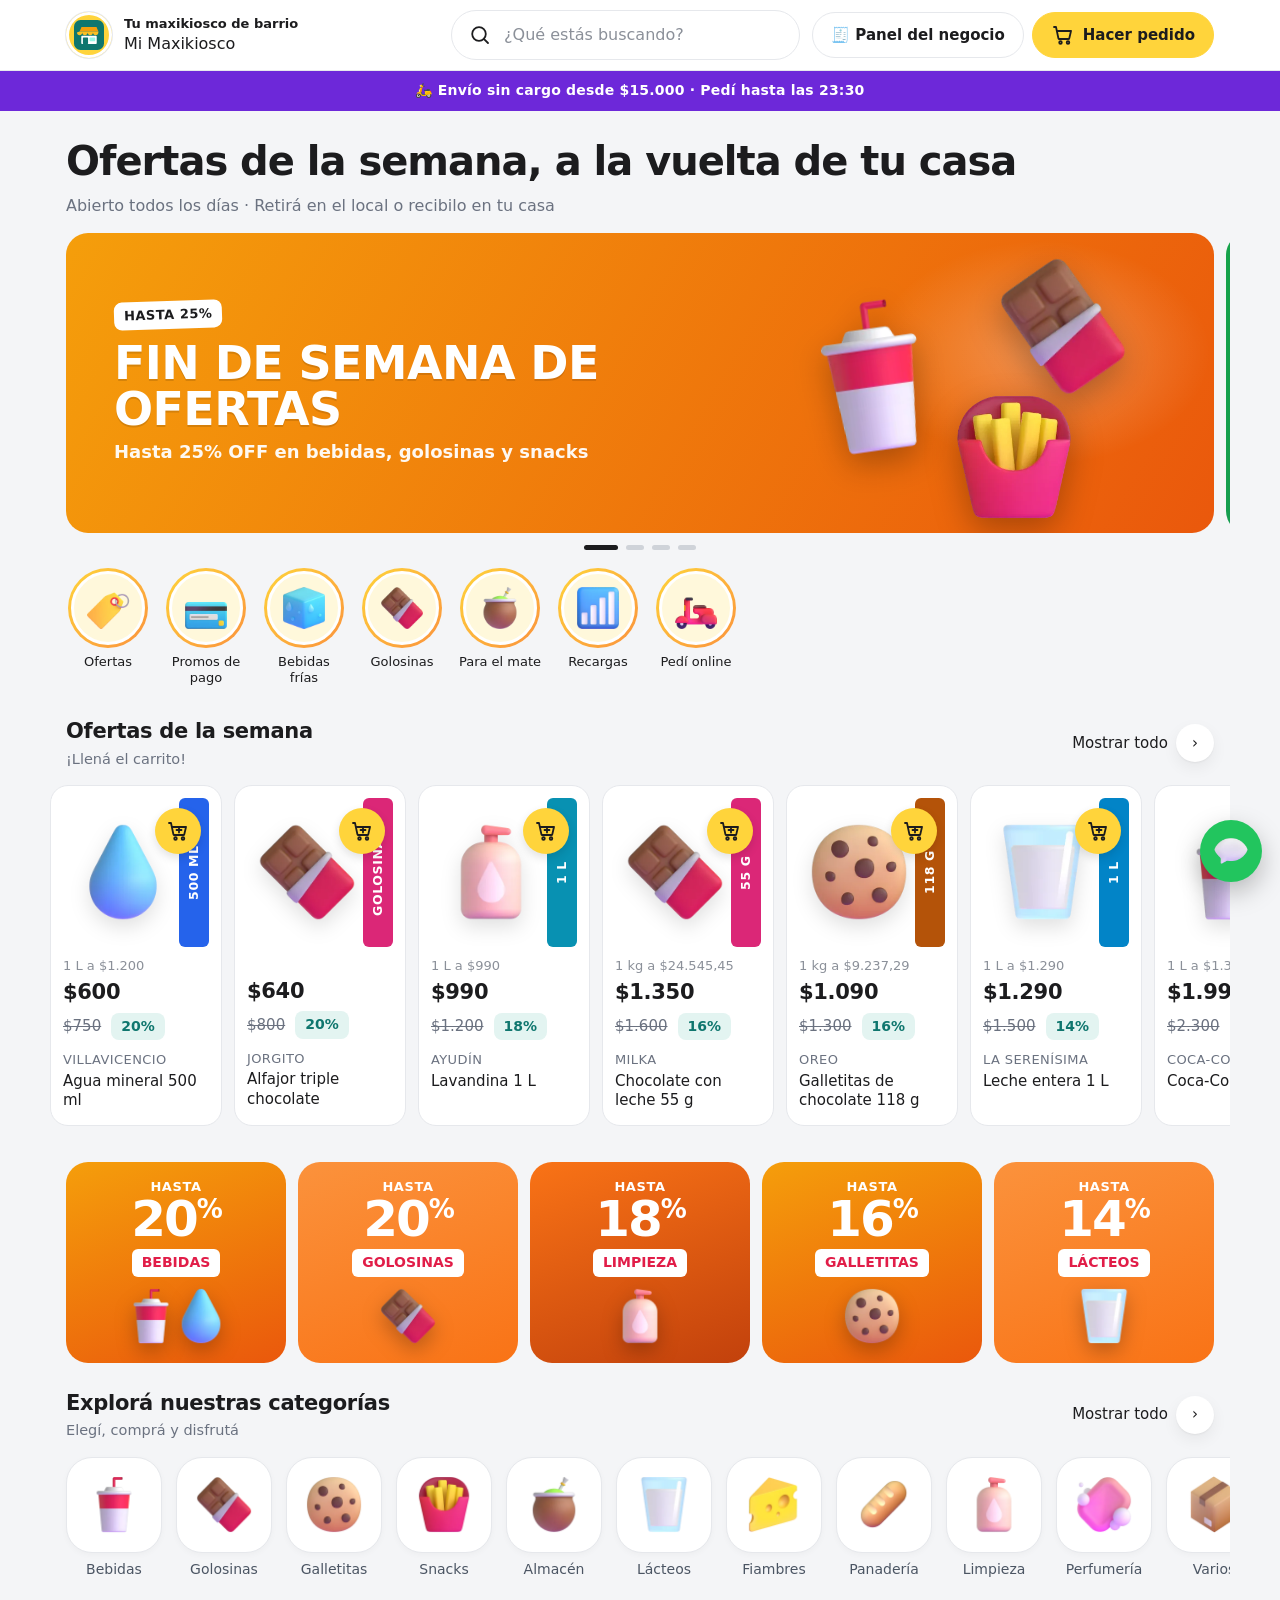
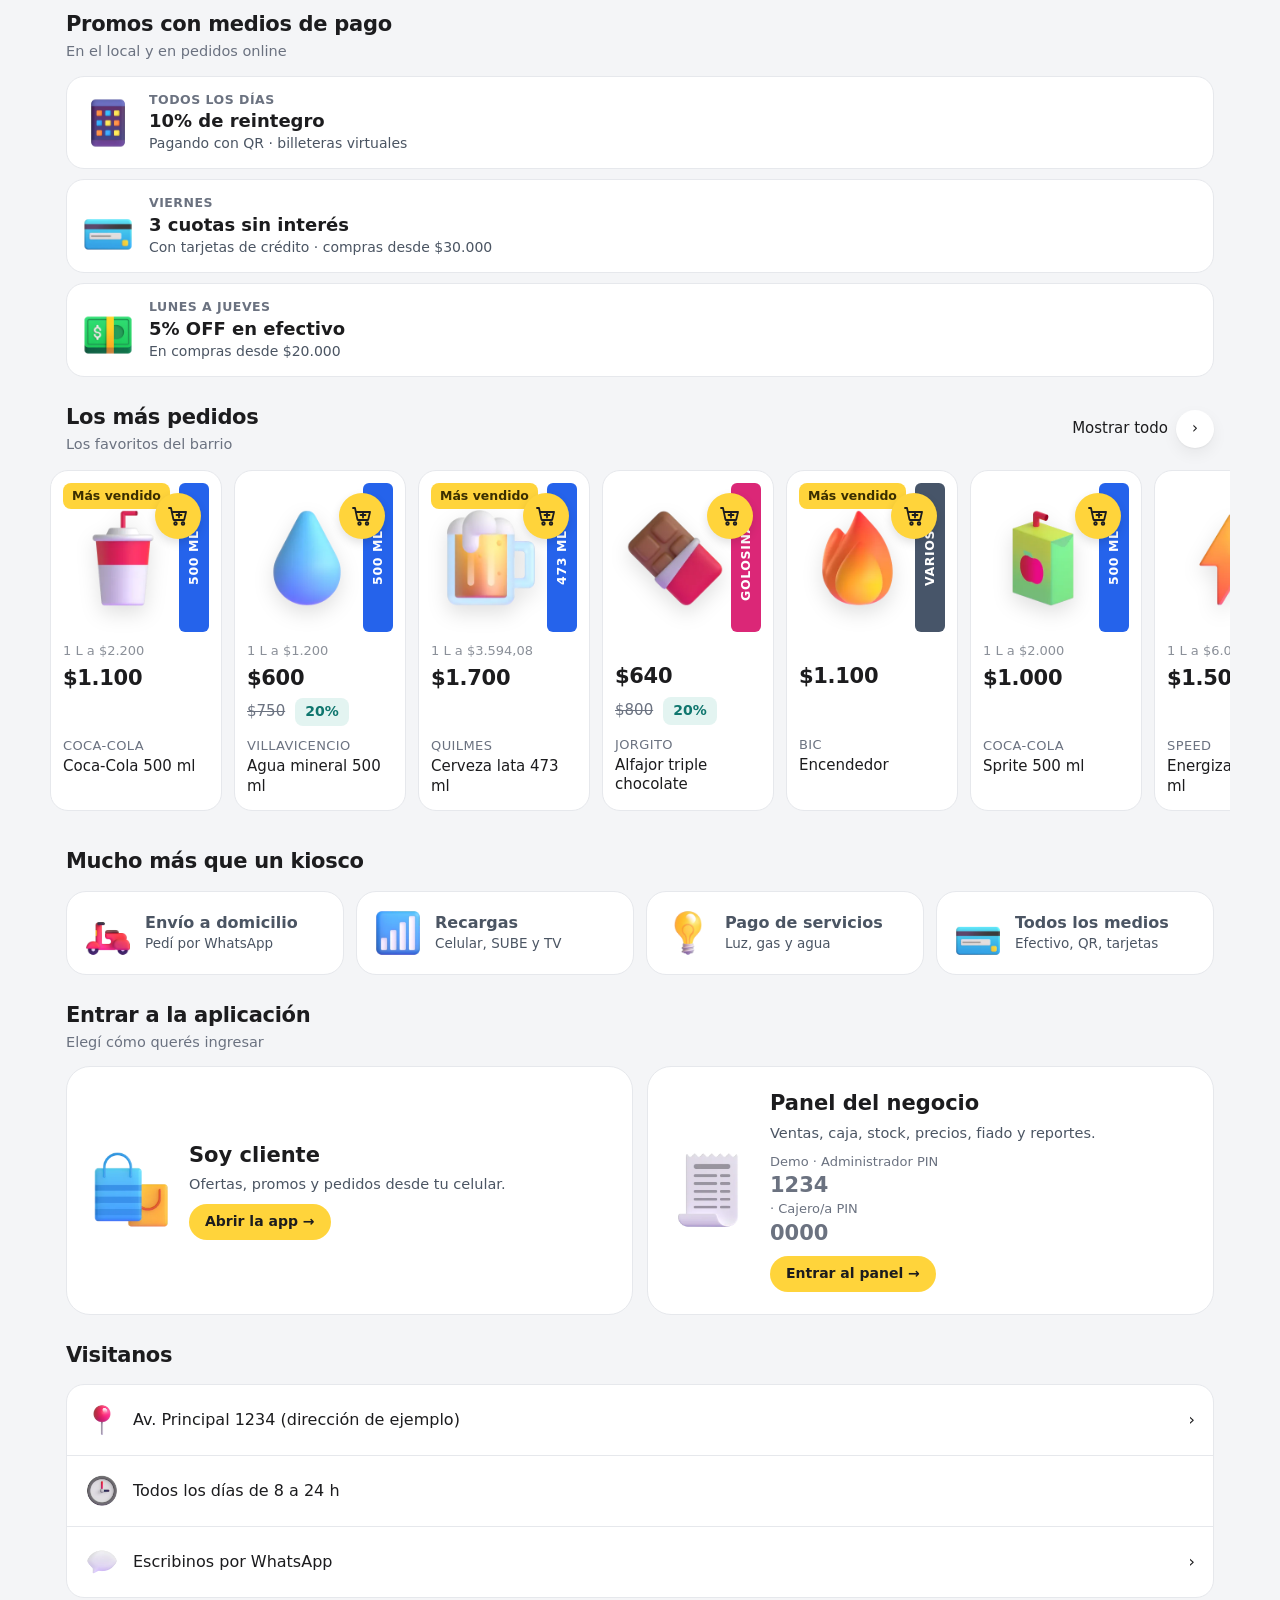
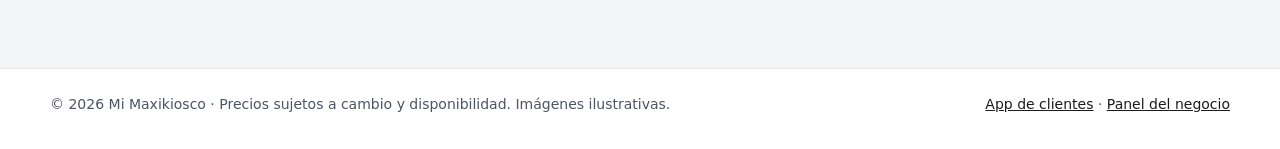
==== commit 58903114: "Tienda estilo supermercado: landing y app de clientes rediseñadas - Diseño limpio con banners en car" ====
--- a/index.html
+++ b/index.html
@@ -1,141 +1,87 @@
 <!doctype html>
-<html lang="es">
+<html lang="es" data-theme="light">
 <head>
   <meta charset="utf-8">
   <meta name="viewport" content="width=device-width, initial-scale=1, viewport-fit=cover">
-  <title>Maxikiosco · Ofertas y pedidos online</title>
-  <meta name="description" content="Tu maxikiosco de barrio: ofertas de la semana, recargas, pago de servicios y pedidos por WhatsApp desde el celular.">
-  <meta name="theme-color" content="#0b5f58">
+  <title>Mi Maxikiosco · Ofertas y pedidos online</title>
+  <meta name="description" content="Tu maxikiosco de barrio: ofertas de la semana, promos de pago, recargas y pedidos por WhatsApp desde el celular.">
+  <meta name="theme-color" content="#ffffff">
   <link rel="icon" href="img/icon.svg" type="image/svg+xml">
   <link rel="apple-touch-icon" href="img/icon-192.png">
   <link rel="stylesheet" href="css/app.css">
-  <link rel="stylesheet" href="css/landing.css">
+  <link rel="stylesheet" href="css/tienda.css">
+  <style>
+    .lp-head-links { display: flex; gap: 8px; }
+    .lp-btn { display: inline-flex; align-items: center; gap: 8px; height: 46px; padding: 0 18px; border-radius: 99px; border: 1.5px solid var(--line); background: #fff; font-weight: 600; text-decoration: none; color: var(--ink); white-space: nowrap; }
+    .lp-btn.y { background: var(--y); border-color: var(--y); }
+    .lp-hero-t { padding: 6px 16px 0; }
+    .lp-hero-t h1 { font-size: clamp(26px, 4vw, 40px); letter-spacing: -1px; margin: 0; font-weight: 800; }
+    .lp-hero-t p { margin: 6px 0 16px; color: var(--muted); font-size: 16px; }
+    .lp-access { display: grid; grid-template-columns: 1fr 1fr; gap: 14px; padding: 0 16px; }
+    .lp-acc { border-radius: 24px; padding: 22px; text-decoration: none; display: flex; gap: 16px; align-items: center; color: var(--ink); background: #fff; border: 1.5px solid var(--line); }
+    .lp-acc img { width: 84px; flex: none; }
+    .lp-acc b { font-size: 21px; display: block; }
+    .lp-acc p { margin: 4px 0 10px; color: #4b5563; font-size: 14.5px; }
+    .lp-acc .go { display: inline-flex; background: var(--y); padding: 8px 16px; border-radius: 99px; font-weight: 700; font-size: 14px; }
+    .lp-acc .demo { display: block; font-size: 13px; color: #6b7280; margin-bottom: 8px; }
+    .lp-info { display: grid; grid-template-columns: repeat(4, 1fr); gap: 12px; padding: 0 16px; }
+    .lp-info div { background: #fff; border: 1.5px solid var(--line); border-radius: 20px; padding: 16px; display: flex; gap: 12px; align-items: center; }
+    .lp-info img { width: 50px; }
+    .lp-info b { display: block; font-size: 16px; }
+    .lp-info span { font-size: 13.5px; color: #4b5563; }
+    .lp-foot { background: #fff; border-top: 1px solid var(--line); margin-top: 34px; padding: 26px 16px 34px; color: #4b5563; font-size: 14px; }
+    .lp-foot .in { max-width: 1180px; margin: 0 auto; display: flex; justify-content: space-between; gap: 16px; flex-wrap: wrap; }
+    .lp-foot a { color: var(--ink); }
+    .lp-wa { position: fixed; right: 18px; bottom: calc(18px + env(safe-area-inset-bottom)); width: 62px; height: 62px; border-radius: 50%; background: #22c55e; display: flex; align-items: center; justify-content: center; box-shadow: 0 10px 26px rgba(0,0,0,.25); z-index: 60; }
+    .lp-wa img { width: 38px; }
+    @media (max-width: 760px) {
+      .lp-head-links .lp-btn:not(.y) { display: none; }
+      .lp-access { grid-template-columns: 1fr; }
+      .lp-info { grid-template-columns: 1fr 1fr; }
+      .lp-acc img { width: 64px; }
+    }
+    @media (max-width: 420px) { .lp-head-links .lp-btn.y span { display: none; } }
+  </style>
 </head>
-<body class="lp">
-  <header class="lp-nav" id="top">
-    <div class="lp-in">
-      <a class="lp-brand" href="#top"><img src="img/icon.svg" alt=""><span data-n="nombre">Mi Maxikiosco</span></a>
-      <nav class="lp-links" aria-label="Secciones">
-        <a href="#ofertas">Ofertas</a><a href="#servicios">Servicios</a><a href="#como">Cómo pedir</a><a href="#contacto">Contacto</a>
-      </nav>
-      <button class="btn primary" data-entrar>Entrar a la app</button>
-    </div>
-  </header>
-
-  <section class="lp-hero">
-    <div class="lp-in lp-hero-grid">
-      <div>
-        <span class="lp-pill" id="lp-abierto">🟢 Abierto todos los días</span>
-        <h1>Todo lo que necesitás, <em>a la vuelta de tu casa</em>.</h1>
-        <p class="lp-lead">Bebidas frías, golosinas, almacén, cigarrillos, recargas y pago de servicios. Mirá las ofertas, armá tu pedido desde el celular y retiralo o recibilo en tu casa.</p>
-        <div class="lp-cta">
-          <a class="btn xl lp-amber" href="cliente.html">🛒 Hacer mi pedido</a>
-          <a class="btn lg lp-ghost" href="#ofertas">Ver ofertas</a>
-        </div>
-        <ul class="lp-badges"><li>📱 Pagás con QR</li><li>🛵 Envío a domicilio</li><li>📶 Recargas al instante</li></ul>
-      </div>
-      <div class="lp-collage" aria-hidden="true">
-        <div class="tile t1">🥤</div><div class="tile t2">🍫</div><div class="tile t3">🍪</div>
-        <div class="tile t4">🧃</div><div class="tile t5">🍟</div><div class="tile t6">🧉</div>
-        <div class="sticker">Ofertas<br><b>de la semana</b></div>
-      </div>
-    </div>
-  </section>
-
-  <div class="lp-ticker" aria-label="Promociones">
-    <div class="lp-track" id="lp-track"></div>
-  </div>
-
-  <main>
-    <section class="lp-sec" id="ofertas">
-      <div class="lp-in">
-        <div class="lp-head"><h2>🔥 Ofertas de la semana</h2><p>Precios especiales mostrando esta página en el local o pidiendo por la app.</p></div>
-        <div class="lp-ofertas" id="lp-ofertas"></div>
-        <div class="lp-promos">
-          <div class="promo p1"><span>🍫</span><div><b>Martes de alfajores</b><p>Llevá 3 y pagá 2 en alfajores seleccionados.</p></div></div>
-          <div class="promo p2"><span>💵</span><div><b>10% off en efectivo</b><p>En compras desde $20.000 abonando en efectivo.</p></div></div>
-          <div class="promo p3"><span>🛵</span><div><b>Envío sin cargo</b><p>Pedidos por la app desde $15.000 dentro del barrio.</p></div></div>
-        </div>
-      </div>
-    </section>
-
-    <section class="lp-sec alt">
-      <div class="lp-in">
-        <div class="lp-head"><h2>⭐ Lo más pedido</h2><p>Los favoritos del barrio, siempre en stock.</p></div>
-        <div class="lp-row" id="lp-top"></div>
-        <div class="center mt"><a class="btn lg primary" href="cliente.html">Ver todo el catálogo →</a></div>
-      </div>
-    </section>
-
-    <section class="lp-sec" id="servicios">
-      <div class="lp-in">
-        <div class="lp-head"><h2>Mucho más que un kiosco</h2><p>Resolvé todo en un solo lugar.</p></div>
-        <div class="lp-serv">
-          <div><span>📶</span><b>Recargas</b><p>Celular, SUBE, TV e internet.</p></div>
-          <div><span>💡</span><b>Pago de servicios</b><p>Luz, gas, agua y más.</p></div>
-          <div><span>📱</span><b>Todos los medios de pago</b><p>Efectivo, débito, crédito, QR y transferencia.</p></div>
-          <div><span>🛵</span><b>Envío a domicilio</b><p>Pedí por WhatsApp desde la app.</p></div>
-          <div><span>🧊</span><b>Bebidas bien frías</b><p>Heladeras llenas todo el día.</p></div>
-          <div><span>📒</span><b>Cuenta corriente</b><p>Para clientes de confianza del barrio.</p></div>
-        </div>
-      </div>
-    </section>
-
-    <section class="lp-sec alt" id="como">
-      <div class="lp-in">
-        <div class="lp-head"><h2>Pedí en 3 pasos</h2><p>Sin registrarte y sin descargar nada.</p></div>
-        <ol class="lp-steps">
-          <li><span>1</span><b>Elegí tus productos</b><p>Buscalos por nombre, rubro o escaneando el código con la cámara.</p></li>
-          <li><span>2</span><b>Mandá el pedido</b><p>Se arma solo un mensaje de WhatsApp con todo el detalle.</p></li>
-          <li><span>3</span><b>Retiralo o recibilo</b><p>Te avisamos cuando está listo. Pagás como prefieras.</p></li>
-        </ol>
-      </div>
-    </section>
-
-    <section class="lp-sec" id="app">
-      <div class="lp-in">
-        <div class="lp-head"><h2>Entrar a la aplicación</h2><p>Elegí cómo querés ingresar.</p></div>
-        <div class="lp-access">
-          <a class="acc acc-cli" href="cliente.html">
-            <span class="ic">🛍️</span><b>Soy cliente</b>
-            <p>Mirá precios, consultá productos con la cámara y hacé tu pedido.</p>
-            <span class="go">Abrir la app →</span>
-          </a>
-          <a class="acc acc-pan" href="panel.html">
-            <span class="ic">🧾</span><b>Panel del negocio</b>
-            <p>Ventas, caja, stock, precios, fiado y reportes. Funciona en PC y celular.</p>
-            <span class="demo">Demo · Administrador PIN <b>1234</b> · Cajero/a PIN <b>0000</b></span>
-            <span class="go">Entrar al panel →</span>
-          </a>
-        </div>
-      </div>
-    </section>
-
-    <section class="lp-sec alt" id="contacto">
-      <div class="lp-in lp-contact">
-        <div>
-          <h2>Visitanos</h2>
-          <ul class="list-plain mt">
-            <li><span>📍 <span data-n="direccion">Av. Principal 1234 (dirección de ejemplo)</span></span><a class="btn sm" id="lp-map" target="_blank" rel="noopener" href="#">Cómo llegar</a></li>
-            <li><span>🕒 <span data-n="horario">Todos los días de 8 a 24 h</span></span></li>
-            <li><span>📞 <span data-n="telefono">Teléfono a confirmar</span></span></li>
-          </ul>
-        </div>
-        <div class="lp-wa">
-          <span>💬</span><b>¿Preferís escribirnos?</b><p>Consultá stock, precios o encargá lo que necesites.</p>
-          <a class="btn lg lp-amber" id="lp-wa" href="cliente.html" target="_blank" rel="noopener">Escribir por WhatsApp</a>
-        </div>
-      </div>
-    </section>
+<body class="tienda">
+  <header class="t-head"><div class="t-head-in">
+    <a class="t-logo" href="#" aria-label="Inicio"><img src="img/icon.svg" alt=""></a>
+    <div class="t-store" style="cursor:default"><small id="lp-sub">Tu maxikiosco de barrio</small><b id="lp-nombre">Mi Maxikiosco</b></div>
+    <form id="lp-search" class="t-search" style="max-width:520px;display:none"><svg class="ic" viewBox="0 0 24 24"><circle cx="11" cy="11" r="6.8"/><path d="m20 20-4.2-4.2"/></svg><input name="q" placeholder="¿Qué estás buscando?" autocomplete="off"></form>
+    <nav class="lp-head-links"><a class="lp-btn" href="panel.html">🧾 Panel del negocio</a><a class="lp-btn y" href="cliente.html"><svg class="ic" viewBox="0 0 24 24"><path d="M3 4h2l2.4 11.2a1 1 0 0 0 1 .8h8.9a1 1 0 0 0 1-.8L20 8H6.2"/><circle cx="9.5" cy="19.5" r="1.3"/><circle cx="17" cy="19.5" r="1.3"/></svg><span>Hacer pedido</span></a></nav>
+  </div></header>
+  <div class="t-strip" id="lp-aviso" hidden></div>
+  <main class="t-main" style="padding-bottom:20px">
+    <div class="lp-hero-t"><h1>Ofertas de la semana, a la vuelta de tu casa</h1><p id="lp-horario">Abierto todos los días · Retirá en el local o recibilo en tu casa</p></div>
+    <div id="lp-carousel"></div>
+    <div class="t-stories" id="lp-stories"></div>
+    <section class="t-sec" id="ofertas"><div class="t-sec-h"><div><h2>Ofertas de la semana</h2><p>¡Llená el carrito!</p></div><a class="t-more" href="cliente.html#/lista?f=ofertas">Mostrar todo <i>›</i></a></div><div class="t-row" id="lp-ofertas"></div></section>
+    <section class="t-sec"><div class="t-tiles" id="lp-tiles"></div></section>
+    <section class="t-sec"><div class="t-sec-h"><div><h2>Explorá nuestras categorías</h2><p>Elegí, comprá y disfrutá</p></div><a class="t-more" href="cliente.html#/categorias">Mostrar todo <i>›</i></a></div><div class="t-cats" id="lp-cats"></div></section>
+    <section class="t-sec" id="promos"><div class="t-sec-h"><div><h2>Promos con medios de pago</h2><p>En el local y en pedidos online</p></div></div><div class="t-pays" id="lp-pays"></div></section>
+    <section class="t-sec"><div class="t-sec-h"><div><h2>Los más pedidos</h2><p>Los favoritos del barrio</p></div><a class="t-more" href="cliente.html#/lista?f=top">Mostrar todo <i>›</i></a></div><div class="t-row" id="lp-top"></div></section>
+    <section class="t-sec" id="servicios"><div class="t-sec-h"><div><h2>Mucho más que un kiosco</h2></div></div>
+      <div class="lp-info">
+        <div><img src="img/3d/1f6f5.webp" alt=""><span><b>Envío a domicilio</b>Pedí por WhatsApp</span></div>
+        <div><img src="img/3d/1f4f6.webp" alt=""><span><b>Recargas</b>Celular, SUBE y TV</span></div>
+        <div><img src="img/3d/1f4a1.webp" alt=""><span><b>Pago de servicios</b>Luz, gas y agua</span></div>
+        <div><img src="img/3d/1f4b3.webp" alt=""><span><b>Todos los medios</b>Efectivo, QR, tarjetas</span></div>
+      </div></section>
+    <section class="t-sec" id="app"><div class="t-sec-h"><div><h2>Entrar a la aplicación</h2><p>Elegí cómo querés ingresar</p></div></div>
+      <div class="lp-access">
+        <a class="lp-acc" href="cliente.html"><img src="img/3d/1f6cd.webp" alt=""><div><b>Soy cliente</b><p>Ofertas, promos y pedidos desde tu celular.</p><span class="go">Abrir la app →</span></div></a>
+        <a class="lp-acc" href="panel.html"><img src="img/3d/1f9fe.webp" alt=""><div><b>Panel del negocio</b><p>Ventas, caja, stock, precios, fiado y reportes.</p><span class="demo">Demo · Administrador PIN <b>1234</b> · Cajero/a PIN <b>0000</b></span><span class="go">Entrar al panel →</span></div></a>
+      </div></section>
+    <section class="t-sec" id="contacto"><div class="t-sec-h"><div><h2>Visitanos</h2></div></div>
+      <div class="t-acc" style="margin-top:0">
+        <a class="row" id="lp-map" target="_blank" rel="noopener" href="#"><img src="img/3d/1f4cd.webp" alt="" style="width:34px"><span data-n="direccion">Av. Principal 1234 (dirección de ejemplo)</span>›</a>
+        <div class="row"><img src="img/3d/1f552.webp" alt="" style="width:34px"><span data-n="horario">Todos los días de 8 a 24 h</span></div>
+        <a class="row" id="lp-wa-row" target="_blank" rel="noopener" href="cliente.html"><img src="img/3d/1f4ac.webp" alt="" style="width:34px"><span>Escribinos por WhatsApp</span>›</a>
+      </div></section>
   </main>
-
-  <footer class="lp-foot">
-    <div class="lp-in"><span>© <span id="lp-year"></span> <span data-n="nombre">Mi Maxikiosco</span> · Precios sujetos a cambio y disponibilidad.</span>
-      <span><a href="cliente.html">App de clientes</a> · <a href="panel.html">Panel del negocio</a></span></div>
-  </footer>
-
-  <a class="lp-float" href="cliente.html" aria-label="Hacer pedido">🛒</a>
-
+  <footer class="lp-foot"><div class="in"><span>© <span id="lp-year"></span> <span data-n="nombre">Mi Maxikiosco</span> · Precios sujetos a cambio y disponibilidad. Imágenes ilustrativas.</span>
+    <span><a href="cliente.html">App de clientes</a> · <a href="panel.html">Panel del negocio</a></span></div></footer>
+  <a class="lp-wa" id="lp-wa" href="cliente.html" target="_blank" rel="noopener" aria-label="WhatsApp"><img src="img/3d/1f4ac.webp" alt=""></a>
   <script src="js/kv.js"></script>
   <script src="js/ui.js"></script>
   <script src="js/catalogo.js"></script>
--- a/css/app.css
+++ b/css/app.css
@@ -383,3 +383,10 @@
 .tk-bars > div { position: relative; height: 44px; }
 .tk-bars i { position: absolute; top: 0; bottom: 0; background: #161616; }
 .tk-cod { font-size: 11px; letter-spacing: 3px; margin-top: 2px; }
+
+/* Fotos de productos en el panel */
+.thumb { width: 42px; height: 42px; object-fit: contain; border-radius: 10px; background: var(--surface-2); flex: none; padding: 3px; }
+.quick button img { width: 42px; height: 42px; object-fit: contain; }
+.foto-box { display: flex; gap: 14px; align-items: flex-start; border: 1px dashed var(--border); border-radius: 12px; padding: 12px; margin-bottom: 10px; }
+.foto-box > img { width: 96px; height: 96px; object-fit: contain; border-radius: 12px; background: #fff; flex: none; }
+.prod-card .emo { background: #fff; }
--- a/css/tienda.css
+++ b/css/tienda.css
@@ -0,0 +1,283 @@
+/* Tienda (app de clientes + landing): estilo limpio, blanco, con acento amarillo e imágenes grandes */
+:root {
+  --y: #ffd43b; --y2: #ffe36e; --y-ink: #3a2e00;
+  --ink: #1c1c1e; --muted: #6b7280; --line: #e6e8ec; --soft: #f4f5f7; --white: #fff;
+  --red: #e11d48; --off-bg: #e3f4f1; --off-ink: #0f766e; --violet: #6d28d9; --teal: #0f766e;
+  --r: 18px; --shadow: 0 1px 2px rgba(0,0,0,.05), 0 6px 16px rgba(0,0,0,.06);
+}
+body.tienda { background: var(--soft); color: var(--ink); font-family: Inter, system-ui, -apple-system, "Segoe UI", Roboto, sans-serif; font-size: 15px; }
+.tienda a { color: inherit; }
+.tienda .muted { color: var(--muted); }
+.ic { width: 24px; height: 24px; stroke: currentColor; fill: none; stroke-width: 1.8; stroke-linecap: round; stroke-linejoin: round; flex: none; }
+
+/* ---------- Cabecera ---------- */
+.t-head { position: sticky; top: 0; z-index: 40; background: var(--white); border-bottom: 1px solid var(--line); padding-top: env(safe-area-inset-top); }
+.t-head-in { display: flex; align-items: center; gap: 12px; padding: 10px 16px; max-width: 1180px; margin: 0 auto; }
+.t-logo { width: 46px; height: 46px; border-radius: 50%; background: var(--y); display: flex; align-items: center; justify-content: center; flex: none; box-shadow: inset 0 0 0 3px #fff, 0 0 0 1px var(--line); }
+.t-logo img { width: 30px; height: 30px; }
+.t-store { flex: 1; min-width: 0; border: 0; background: none; text-align: left; cursor: pointer; padding: 0; }
+.t-store small { display: block; font-size: 13px; color: var(--ink); font-weight: 600; }
+.t-store b { display: flex; align-items: center; gap: 6px; font-weight: 500; font-size: 16px; white-space: nowrap; overflow: hidden; text-overflow: ellipsis; }
+.t-round { width: 46px; height: 46px; border-radius: 50%; background: var(--soft); border: 0; display: inline-flex; align-items: center; justify-content: center; cursor: pointer; position: relative; flex: none; color: var(--ink); text-decoration: none; }
+.t-round .n { position: absolute; top: -2px; right: -2px; min-width: 20px; height: 20px; border-radius: 99px; background: var(--red); color: #fff; font-size: 11.5px; font-weight: 700; display: flex; align-items: center; justify-content: center; padding: 0 5px; border: 2px solid #fff; }
+.t-search { display: flex; align-items: center; gap: 10px; border: 1.5px solid var(--line); border-radius: 99px; padding: 0 16px; height: 50px; background: var(--white); flex: 1; }
+.t-search input { border: 0; outline: none; flex: 1; font-size: 16px; background: transparent; min-width: 0; color: var(--ink); }
+.t-search input::placeholder { color: #8b9099; }
+.t-search button { border: 0; background: none; cursor: pointer; color: var(--muted); display: flex; padding: 4px; }
+.t-bar { padding: 0 16px 12px; max-width: 1180px; margin: 0 auto; display: flex; gap: 10px; }
+.t-strip { background: var(--violet); color: #fff; text-align: center; font-weight: 800; font-size: 14px; padding: 10px 14px; letter-spacing: .2px; }
+
+/* ---------- Contenedor ---------- */
+.t-main { max-width: 1180px; margin: 0 auto; padding: 16px 0 110px; }
+.t-pad { padding: 0 16px; }
+
+/* ---------- Carrusel de banners ---------- */
+.t-carousel { position: relative; }
+.t-track { display: flex; gap: 12px; overflow-x: auto; scroll-snap-type: x mandatory; padding: 0 16px; scrollbar-width: none; scroll-behavior: smooth; }
+.t-track::-webkit-scrollbar { display: none; }
+.t-slide { flex: 0 0 100%; scroll-snap-align: center; border-radius: 22px; overflow: hidden; position: relative; min-height: 186px; color: #fff; display: flex; align-items: center; padding: 20px 18px; text-decoration: none; cursor: pointer; border: 0; text-align: left; }
+.t-slide .txt { position: relative; z-index: 2; max-width: 62%; }
+.t-slide .bd { display: inline-block; background: #fff; color: var(--ink); font-weight: 900; font-size: 13px; padding: 5px 10px; border-radius: 8px; letter-spacing: .5px; transform: rotate(-2deg); }
+.t-slide h3 { font-size: 27px; line-height: 1.02; margin: 10px 0 6px; font-weight: 900; letter-spacing: -.6px; text-transform: uppercase; text-shadow: 0 2px 0 rgba(0,0,0,.12); }
+.t-slide p { margin: 0; font-size: 13.5px; opacity: .95; font-weight: 600; }
+.t-slide .art { position: absolute; right: 8px; bottom: 6px; top: 6px; width: 44%; display: flex; align-items: center; justify-content: center; z-index: 1; }
+.t-slide .art img { position: absolute; width: 58%; filter: drop-shadow(0 12px 16px rgba(0,0,0,.28)); }
+.t-slide .art img:nth-child(1) { left: 6%; top: 18%; transform: rotate(-8deg); }
+.t-slide .art img:nth-child(2) { right: 2%; top: 4%; width: 48%; transform: rotate(10deg); }
+.t-slide .art img:nth-child(3) { right: 16%; bottom: 0; width: 46%; }
+.t-slide .art img:only-child { left: auto; right: 8%; top: auto; width: 82%; transform: none; }
+.t-slide::after { content: ''; position: absolute; inset: 0; background: radial-gradient(240px 160px at 85% 40%, rgba(255,255,255,.28), transparent 70%); }
+.c-naranja { background: linear-gradient(120deg, #f59e0b, #ea580c); }
+.c-verde { background: linear-gradient(120deg, #16a34a, #0f766e); }
+.c-violeta { background: linear-gradient(120deg, #7c3aed, #a21caf); }
+.c-rojo { background: linear-gradient(120deg, #e11d48, #be123c); }
+.c-azul { background: linear-gradient(120deg, #2563eb, #1e40af); }
+.c-amarillo { background: linear-gradient(120deg, #facc15, #f59e0b); color: var(--ink) !important; }
+.t-dots { display: flex; gap: 8px; justify-content: center; margin-top: 12px; }
+.t-dots i { width: 18px; height: 5px; border-radius: 9px; background: #cfd3d9; transition: width .25s, background .25s; }
+.t-dots i.on { width: 34px; background: var(--ink); }
+
+/* ---------- Círculos (historias) ---------- */
+.t-stories { display: flex; gap: 14px; overflow-x: auto; padding: 18px 16px 6px; scrollbar-width: none; }
+.t-stories::-webkit-scrollbar { display: none; }
+.t-story { flex: none; width: 84px; text-align: center; border: 0; background: none; cursor: pointer; padding: 0; color: var(--ink); text-decoration: none; }
+.t-story .ring { width: 80px; height: 80px; border-radius: 50%; padding: 3px; background: linear-gradient(135deg, var(--y), #fb923c); margin: 0 auto 6px; }
+.t-story .in { width: 100%; height: 100%; border-radius: 50%; border: 3px solid #fff; display: flex; align-items: center; justify-content: center; overflow: hidden; }
+.t-story .in img { width: 70%; }
+.t-story span { font-size: 13px; line-height: 1.2; display: block; font-weight: 500; }
+
+/* ---------- Secciones ---------- */
+.t-sec { margin-top: 26px; }
+.t-sec-h { display: flex; align-items: center; justify-content: space-between; gap: 10px; padding: 0 16px; margin-bottom: 14px; }
+.t-sec-h h2 { font-size: 21px; font-weight: 600; letter-spacing: -.3px; margin: 0; }
+.t-sec-h p { margin: 2px 0 0; color: var(--muted); font-size: 14.5px; }
+.t-more { display: inline-flex; align-items: center; gap: 8px; border: 0; background: none; cursor: pointer; font-size: 15px; color: var(--ink); white-space: nowrap; padding: 0; text-decoration: none; }
+.t-more i { width: 38px; height: 38px; border-radius: 50%; background: var(--white); display: inline-flex; align-items: center; justify-content: center; box-shadow: var(--shadow); font-style: normal; }
+
+/* ---------- Categorías ---------- */
+.t-cats { display: flex; gap: 14px; overflow-x: auto; padding: 2px 16px 6px; scrollbar-width: none; }
+.t-cats::-webkit-scrollbar { display: none; }
+.t-cat { flex: none; width: 96px; text-align: center; border: 0; background: none; padding: 0; cursor: pointer; color: var(--ink); text-decoration: none; }
+.t-cat .sq { width: 96px; height: 96px; border-radius: 26px; background: var(--white); border: 1.5px solid var(--line); display: flex; align-items: center; justify-content: center; margin-bottom: 8px; box-shadow: 0 2px 6px rgba(0,0,0,.03); }
+.t-cat .sq img { width: 66%; }
+.t-cat span { font-size: 14px; color: #4b5563; line-height: 1.25; display: block; }
+.t-catgrid { display: grid; grid-template-columns: repeat(4, 1fr); gap: 22px 12px; padding: 18px 16px; }
+.t-catgrid .t-cat { width: auto; }
+.t-catgrid .t-cat .sq { width: 100%; height: auto; aspect-ratio: 1; }
+
+/* ---------- Tarjeta de producto ---------- */
+.t-row { display: grid; grid-auto-flow: column; grid-auto-columns: 172px; gap: 12px; overflow-x: auto; padding: 2px 16px 10px; scrollbar-width: none; scroll-snap-type: x proximity; }
+.t-row::-webkit-scrollbar { display: none; }
+.pc { position: relative; background: var(--white); border: 1.5px solid var(--line); border-radius: var(--r); padding: 12px 12px 14px; display: flex; flex-direction: column; scroll-snap-align: start; cursor: pointer; min-width: 0; }
+.pc-img { position: relative; aspect-ratio: 1 / 1.02; display: flex; align-items: center; justify-content: center; margin-bottom: 10px; }
+.pc-img img { width: 74%; height: 74%; object-fit: contain; margin-right: 18%; filter: drop-shadow(0 8px 10px rgba(0,0,0,.12)); }
+.pc-img img.real { width: 82%; height: 92%; filter: none; }
+.pc-strip { position: absolute; right: 0; top: 0; bottom: 0; width: 30px; border-radius: 6px; display: flex; align-items: center; justify-content: center; writing-mode: vertical-rl; transform: rotate(180deg); color: #fff; font-weight: 900; font-size: 12.5px; letter-spacing: .6px; text-transform: uppercase; white-space: nowrap; overflow: hidden; }
+.pc-add { position: absolute; top: 10px; right: 8px; width: 46px; height: 46px; border-radius: 50%; background: var(--y); border: 0; display: flex; align-items: center; justify-content: center; cursor: pointer; box-shadow: 0 4px 10px rgba(0,0,0,.12); z-index: 3; color: var(--ink); }
+.pc-add:active { transform: scale(.92); }
+.pc-qty { position: absolute; top: 10px; right: 8px; left: 8px; height: 46px; border-radius: 99px; background: var(--y); display: flex; align-items: center; justify-content: space-between; z-index: 3; box-shadow: 0 4px 10px rgba(0,0,0,.12); }
+.pc-qty button { width: 46px; height: 46px; border: 0; background: none; font-size: 22px; cursor: pointer; display: flex; align-items: center; justify-content: center; color: var(--ink); }
+.pc-qty b { font-size: 16px; }
+.pc-tag { position: absolute; left: 0; top: 0; background: var(--y); color: var(--y-ink); font-size: 12.5px; font-weight: 700; padding: 4px 9px; border-radius: 8px; z-index: 2; }
+.pc-unit { font-size: 13px; color: #8b9099; min-height: 17px; }
+.pc-price { font-size: 21px; font-weight: 600; margin-top: 3px; letter-spacing: -.3px; }
+.pc-old { display: flex; align-items: center; gap: 10px; margin-top: 4px; min-height: 30px; }
+.pc-old s { color: #6b7280; font-size: 15px; }
+.pc-pct { background: var(--off-bg); color: var(--off-ink); font-weight: 600; font-size: 14px; padding: 4px 10px; border-radius: 8px; }
+.pc-brand { font-size: 13px; text-transform: uppercase; color: #6b7280; margin-top: 10px; letter-spacing: .4px; }
+.pc-name { font-size: 15px; font-weight: 500; line-height: 1.3; margin-top: 2px; display: -webkit-box; -webkit-line-clamp: 2; -webkit-box-orient: vertical; overflow: hidden; }
+.pc-out { font-size: 12px; color: var(--red); font-weight: 600; margin-top: 4px; }
+
+/* Grilla de resultados */
+.t-grid { display: grid; grid-template-columns: repeat(2, 1fr); border-top: 1px solid var(--line); }
+.t-grid .pc { border: 0; border-radius: 0; border-right: 1px solid var(--line); border-bottom: 1px solid var(--line); }
+.t-grid .pc:nth-child(2n) { border-right: 0; }
+@media (min-width: 760px) {
+  .t-grid { grid-template-columns: repeat(4, 1fr); }
+  .t-grid .pc:nth-child(2n) { border-right: 1px solid var(--line); }
+  .t-grid .pc:nth-child(4n) { border-right: 0; }
+}
+
+/* ---------- Mosaico de promos ---------- */
+.t-tiles { display: grid; grid-template-columns: 1fr 1fr; gap: 12px; padding: 0 16px; }
+.t-tile { border-radius: 22px; overflow: hidden; position: relative; min-height: 190px; padding: 16px; color: #fff; background: linear-gradient(160deg, #f59e0b, #ea580c); border: 0; cursor: pointer; text-align: center; display: flex; flex-direction: column; align-items: center; }
+.t-tile.wide { grid-column: 1 / -1; min-height: 150px; text-align: left; align-items: flex-start; }
+.t-tile small { font-weight: 800; font-size: 13px; letter-spacing: .6px; }
+.t-tile b { font-size: 50px; font-weight: 900; line-height: .95; letter-spacing: -2px; }
+.t-tile b sup { font-size: 26px; }
+.t-tile em { font-style: normal; background: #fff; color: var(--red); font-weight: 900; font-size: 14px; padding: 4px 10px; border-radius: 6px; margin-top: 6px; text-transform: uppercase; }
+.t-tile .art { display: flex; justify-content: center; gap: 0; margin-top: auto; padding-top: 8px; }
+.t-tile .art img { width: 62px; filter: drop-shadow(0 8px 10px rgba(0,0,0,.25)); margin: 0 -6px; }
+.t-tile.wide .art { position: absolute; right: 14px; bottom: 12px; top: 12px; margin: 0; align-items: center; }
+.t-tile.wide .art img { width: 86px; }
+
+/* Promos de pago */
+.t-paybar { margin: 0 16px; border-radius: 16px; background: linear-gradient(90deg, #166534, #15803d); color: #fff; display: flex; align-items: center; gap: 14px; padding: 14px 16px; }
+.t-paybar b { font-size: 34px; font-weight: 900; letter-spacing: -1px; }
+.t-paybar span { font-size: 13px; font-weight: 600; line-height: 1.25; }
+.t-paybar span small { display: block; text-transform: uppercase; letter-spacing: .6px; font-size: 11.5px; opacity: .85; }
+.t-paybar em { margin-left: auto; font-style: normal; background: #fbbf24; color: #3a2e00; font-weight: 800; font-size: 13px; padding: 6px 10px; border-radius: 10px; white-space: nowrap; }
+.t-pays { display: grid; gap: 10px; padding: 0 16px; }
+.t-pay { display: flex; align-items: center; gap: 14px; background: var(--white); border: 1.5px solid var(--line); border-radius: 18px; padding: 14px; }
+.t-pay img { width: 54px; }
+.t-pay small { color: var(--muted); display: block; font-size: 12.5px; text-transform: uppercase; letter-spacing: .5px; font-weight: 600; }
+.t-pay b { font-size: 18px; display: block; }
+.t-pay span { font-size: 14px; color: #4b5563; }
+
+/* ---------- Barra inferior ---------- */
+.t-nav { position: fixed; left: 0; right: 0; bottom: 0; z-index: 45; background: var(--white); border-top: 1px solid var(--line); display: grid; grid-template-columns: repeat(4, 1fr); padding: 8px 0 calc(8px + env(safe-area-inset-bottom)); }
+.t-nav a { display: flex; flex-direction: column; align-items: center; gap: 4px; text-decoration: none; color: #9ca3af; font-size: 13px; }
+.t-nav a .ic { width: 30px; height: 30px; stroke-width: 1.6; }
+.t-nav a.on { color: var(--ink); font-weight: 600; }
+.t-fab { position: fixed; left: 16px; right: 16px; bottom: calc(80px + env(safe-area-inset-bottom)); z-index: 44; max-width: 560px; margin: 0 auto; background: var(--ink); color: #fff; border: 0; border-radius: 16px; padding: 14px 18px; display: flex; align-items: center; gap: 10px; font-size: 15px; font-weight: 600; cursor: pointer; box-shadow: 0 10px 26px rgba(0,0,0,.25); }
+.t-fab b { margin-left: auto; font-size: 17px; }
+
+/* ---------- Páginas internas ---------- */
+.t-top { position: sticky; top: 0; z-index: 40; background: var(--white); border-bottom: 1px solid var(--line); display: flex; align-items: center; gap: 12px; padding: calc(10px + env(safe-area-inset-top)) 16px 10px; }
+.t-top h1 { font-size: 21px; font-weight: 500; margin: 0; flex: 1; }
+.t-top .link { border: 0; background: none; text-decoration: underline; font-size: 15px; cursor: pointer; color: #374151; }
+.t-back { width: 46px; height: 46px; border-radius: 50%; border: 0; background: none; display: inline-flex; align-items: center; justify-content: center; cursor: pointer; flex: none; color: var(--ink); }
+.t-chips { display: flex; gap: 10px; overflow-x: auto; padding: 12px 16px; background: var(--white); border-bottom: 1px solid var(--line); scrollbar-width: none; }
+.t-chips::-webkit-scrollbar { display: none; }
+.t-chips button { flex: none; border: 1.5px solid transparent; background: none; border-radius: 12px; padding: 10px 18px; font-size: 15px; cursor: pointer; color: #374151; }
+.t-chips button.on { border-color: var(--ink); color: var(--ink); font-weight: 500; }
+.t-res { display: flex; align-items: center; justify-content: space-between; padding: 16px; background: var(--white); border-bottom: 1px solid var(--line); }
+.t-res span { color: #6b7280; font-size: 16px; }
+.t-res button { border: 0; background: none; display: flex; align-items: center; gap: 8px; font-size: 15px; cursor: pointer; color: #374151; }
+.t-white { background: var(--white); }
+.t-empty { text-align: center; padding: 60px 24px; color: var(--muted); }
+.t-empty img { width: 110px; margin-bottom: 12px; }
+.t-empty h2 { color: var(--ink); font-size: 20px; margin: 0 0 6px; }
+
+/* Detalle */
+.pd-img { background: var(--white); position: relative; display: flex; align-items: center; justify-content: center; height: 340px; }
+.pd-img img { max-width: 62%; max-height: 82%; filter: drop-shadow(0 16px 20px rgba(0,0,0,.15)); }
+.pd-img img.real { filter: none; }
+.pd-img .share { position: absolute; right: 16px; top: 16px; }
+.pd-info { background: var(--white); padding: 18px 16px 20px; border-bottom: 1px solid var(--line); }
+.pd-info small { text-transform: uppercase; color: #6b7280; font-size: 14px; letter-spacing: .4px; font-weight: 500; }
+.pd-info h1 { font-size: 25px; font-weight: 500; margin: 4px 0 10px; letter-spacing: -.3px; line-height: 1.2; }
+.pd-info p { margin: 0; color: #4b5563; font-size: 14px; }
+.t-acc { margin: 16px; background: var(--white); border: 1.5px solid var(--line); border-radius: 18px; overflow: hidden; }
+.t-acc h3 { margin: 0; padding: 16px 18px; font-size: 16px; font-weight: 600; border-bottom: 1px solid var(--line); }
+.t-acc details { border-bottom: 1px solid var(--line); }
+.t-acc details:last-child { border-bottom: 0; }
+.t-acc summary { list-style: none; display: flex; justify-content: space-between; align-items: center; padding: 18px; font-size: 16px; cursor: pointer; }
+.t-acc summary::-webkit-details-marker { display: none; }
+.t-acc details[open] summary .ic { transform: rotate(90deg); }
+.t-acc .body { padding: 0 18px 16px; color: #4b5563; font-size: 14.5px; line-height: 1.5; }
+.t-acc .row { display: flex; align-items: center; gap: 14px; padding: 18px; border-bottom: 1px solid var(--line); text-decoration: none; color: var(--ink); cursor: pointer; background: none; border-left: 0; border-right: 0; border-top: 0; width: 100%; font-size: 16px; text-align: left; }
+.t-acc .row:last-child { border-bottom: 0; }
+.t-acc .row span { flex: 1; }
+.pd-bar { position: fixed; left: 0; right: 0; bottom: 0; z-index: 46; background: var(--white); border-top: 1px solid var(--line); padding: 14px 16px calc(14px + env(safe-area-inset-bottom)); box-shadow: 0 -8px 20px rgba(0,0,0,.05); }
+.pd-bar .pr { display: flex; align-items: center; gap: 12px; }
+.pd-bar .pr2 { display: flex; align-items: baseline; gap: 12px; margin: 2px 0 12px; min-height: 4px; }
+.pd-bar .pr2 s { color: #6b7280; font-size: 16px; }
+.pd-bar .pr2 small { color: #8b9099; font-size: 14px; }
+.t-top .t-search { min-width: 0; flex: 1; }
+.pd-bar .pr b { font-size: 30px; font-weight: 600; letter-spacing: -.5px; }
+.pd-bar .pr s { color: #6b7280; font-size: 16px; }
+.pd-bar .pr small { color: #8b9099; font-size: 14px; }
+.t-btn { width: 100%; height: 58px; border: 0; border-radius: 16px; background: var(--y2); color: var(--ink); font-size: 18px; font-weight: 500; cursor: pointer; display: flex; align-items: center; justify-content: center; gap: 8px; text-decoration: none; }
+.t-btn:active { filter: brightness(.96); }
+.t-btn.dark { background: var(--ink); color: #fff; }
+.t-btn:disabled { opacity: .5; }
+.t-stepper { display: flex; align-items: center; justify-content: space-between; height: 58px; border: 2px solid var(--line); border-radius: 16px; padding: 0 10px; }
+.t-stepper button { width: 48px; height: 48px; border: 0; background: none; cursor: pointer; display: flex; align-items: center; justify-content: center; color: var(--ink); }
+.t-stepper button.del { color: var(--red); }
+.t-stepper b { font-size: 18px; font-weight: 500; }
+.t-stepper.sm { height: 46px; width: 140px; border-radius: 12px; padding: 0 2px; }
+.t-stepper.sm button { width: 40px; height: 40px; }
+
+/* Carrito */
+.ct-count { padding: 18px 16px; background: var(--white); border-bottom: 1px solid var(--line); color: #374151; font-size: 16px; }
+.ct-item { background: var(--white); padding: 16px; border-bottom: 1px solid var(--line); display: grid; grid-template-columns: 96px 1fr auto; gap: 12px 14px; align-items: start; }
+.ct-item .im { width: 96px; height: 96px; display: flex; align-items: center; justify-content: center; }
+.ct-item .im img { max-width: 80%; max-height: 80%; }
+.ct-item b { font-weight: 500; font-size: 16px; display: block; line-height: 1.3; }
+.ct-item small { color: #8b9099; font-size: 13.5px; }
+.ct-item .pr { text-align: right; }
+.ct-item .pr b { font-size: 17px; font-weight: 600; }
+.ct-item .pr s { color: #6b7280; font-size: 14px; }
+.ct-item .ctl { grid-column: 1 / -1; display: flex; align-items: center; justify-content: space-between; }
+.ct-note { width: 46px; height: 46px; border-radius: 50%; background: var(--soft); border: 0; display: flex; align-items: center; justify-content: center; cursor: pointer; color: var(--ink); }
+.ct-opt { background: var(--white); padding: 16px; display: flex; gap: 14px; align-items: center; border-bottom: 1px solid var(--line); cursor: pointer; border-left: 0; border-right: 0; border-top: 0; width: 100%; text-align: left; }
+.ct-opt .ico { width: 52px; height: 52px; border-radius: 14px; background: var(--soft); display: flex; align-items: center; justify-content: center; flex: none; color: #1d4ed8; }
+.ct-opt b { font-weight: 500; font-size: 15.5px; display: block; }
+.ct-opt span { font-size: 14px; color: #4b5563; }
+.ct-sum { position: fixed; left: 0; right: 0; bottom: 0; z-index: 46; background: var(--white); border-radius: 22px 22px 0 0; box-shadow: 0 -10px 30px rgba(0,0,0,.08); padding: 18px 16px calc(14px + env(safe-area-inset-bottom)); max-width: 760px; margin: 0 auto; }
+.ct-disc { display: flex; justify-content: space-between; align-items: center; background: var(--soft); border-radius: 12px; padding: 14px 16px; font-size: 16px; }
+.ct-tot { display: flex; justify-content: space-between; align-items: center; font-size: 19px; font-weight: 600; margin: 16px 0 10px; }
+.ct-info { background: #eef4ff; color: #1f2937; padding: 12px 14px; font-size: 14px; display: flex; gap: 10px; align-items: center; margin-bottom: 12px; border-radius: 6px; }
+.ct-info i { width: 22px; height: 22px; border-radius: 50%; background: #2563eb; color: #fff; display: inline-flex; align-items: center; justify-content: center; font-style: normal; font-weight: 700; font-size: 13px; flex: none; }
+
+/* Hoja inferior (upsell / opciones) */
+.t-sheet-back { position: fixed; inset: 0; background: rgba(0,0,0,.45); z-index: 90; display: flex; align-items: flex-end; justify-content: center; animation: fadeIn .2s; }
+.t-sheet { background: var(--white); width: 100%; max-width: 760px; border-radius: 26px 26px 0 0; padding: 10px 0 calc(16px + env(safe-area-inset-bottom)); animation: up .25s ease-out; max-height: 88vh; overflow-y: auto; }
+.t-sheet .grab { width: 44px; height: 5px; border-radius: 9px; background: #c4c8cf; margin: 0 auto 14px; }
+.t-sheet .hd { display: flex; align-items: center; justify-content: space-between; padding: 0 16px 14px; }
+.t-sheet .hd h2 { font-size: 19px; font-weight: 500; margin: 0; }
+.t-sheet .x { width: 44px; height: 44px; border-radius: 50%; border: 0; background: var(--soft); cursor: pointer; display: flex; align-items: center; justify-content: center; color: var(--ink); }
+.t-sheet .ft { padding: 14px 16px 0; border-top: 1px solid var(--line); margin-top: 10px; }
+.t-sheet .opt { display: flex; align-items: center; gap: 12px; padding: 16px; border-bottom: 1px solid var(--line); cursor: pointer; font-size: 16px; }
+.t-sheet .opt input { width: 22px; height: 22px; accent-color: var(--ink); }
+@keyframes up { from { transform: translateY(40px); opacity: 0; } }
+@keyframes fadeIn { from { opacity: 0; } }
+
+/* Mi cuenta */
+.ac-hello { margin: 16px; background: var(--white); border: 1.5px solid var(--line); border-radius: 22px; overflow: hidden; }
+.ac-hello .top { display: flex; gap: 14px; align-items: center; padding: 18px; }
+.ac-hello .av { width: 60px; height: 60px; border-radius: 50%; background: var(--y); display: flex; align-items: center; justify-content: center; font-size: 24px; font-weight: 700; flex: none; }
+.ac-hello b { font-size: 19px; display: block; }
+.ac-hello span { color: #4b5563; font-size: 14.5px; }
+.ac-promo { margin: 0 4px 4px; border-radius: 20px; background: linear-gradient(110deg, #65a30d, #3f6212); color: #fff; padding: 18px; display: flex; align-items: center; gap: 14px; }
+.ac-promo img { width: 74px; transform: rotate(-10deg); }
+.ac-promo b { font-size: 17px; text-transform: uppercase; line-height: 1.15; display: block; }
+.ac-promo button { margin-top: 10px; background: rgba(255,255,255,.18); border: 1.5px solid rgba(255,255,255,.6); color: #fff; font-weight: 800; padding: 8px 16px; border-radius: 10px; cursor: pointer; }
+
+/* Formularios */
+.t-form { padding: 16px; display: grid; gap: 14px; }
+.t-form label > span { display: block; font-size: 14px; color: #374151; margin-bottom: 6px; font-weight: 500; }
+.t-form input, .t-form textarea { width: 100%; border: 1.5px solid var(--line); border-radius: 14px; padding: 14px; font-size: 16px; background: var(--white); outline: none; font-family: inherit; color: var(--ink); }
+.t-form input:focus, .t-form textarea:focus { border-color: var(--ink); }
+.t-seg { display: grid; grid-template-columns: 1fr 1fr; gap: 10px; }
+.t-seg label { border: 1.5px solid var(--line); border-radius: 14px; padding: 14px; text-align: center; cursor: pointer; background: var(--white); font-weight: 500; }
+.t-seg input { display: none; }
+.t-seg label:has(input:checked) { border-color: var(--ink); background: #fffbe6; font-weight: 600; }
+
+.t-foot-note { text-align: center; color: #8b9099; font-size: 12.5px; padding: 20px 16px; }
+
+@media (min-width: 760px) {
+  .t-slide { flex-basis: 100%; min-height: 300px; padding: 40px 48px; }
+  .t-slide h3 { font-size: 46px; }
+  .t-slide p { font-size: 18px; }
+  .t-slide .art { width: 380px; right: 6%; }
+  .t-slide .art img { width: 170px; }
+  .t-slide .art img:nth-child(2) { width: 150px; }
+  .t-slide .art img:nth-child(3) { width: 140px; }
+  .t-slide .art img:only-child { width: 240px; }
+  .t-tiles { grid-template-columns: repeat(5, 1fr); }
+  .t-tile.wide { grid-column: auto; text-align: center; align-items: center; min-height: 190px; }
+  .t-tile.wide .art { position: static; margin-top: auto; }
+  .t-tile.wide .art img { width: 62px; }
+}
